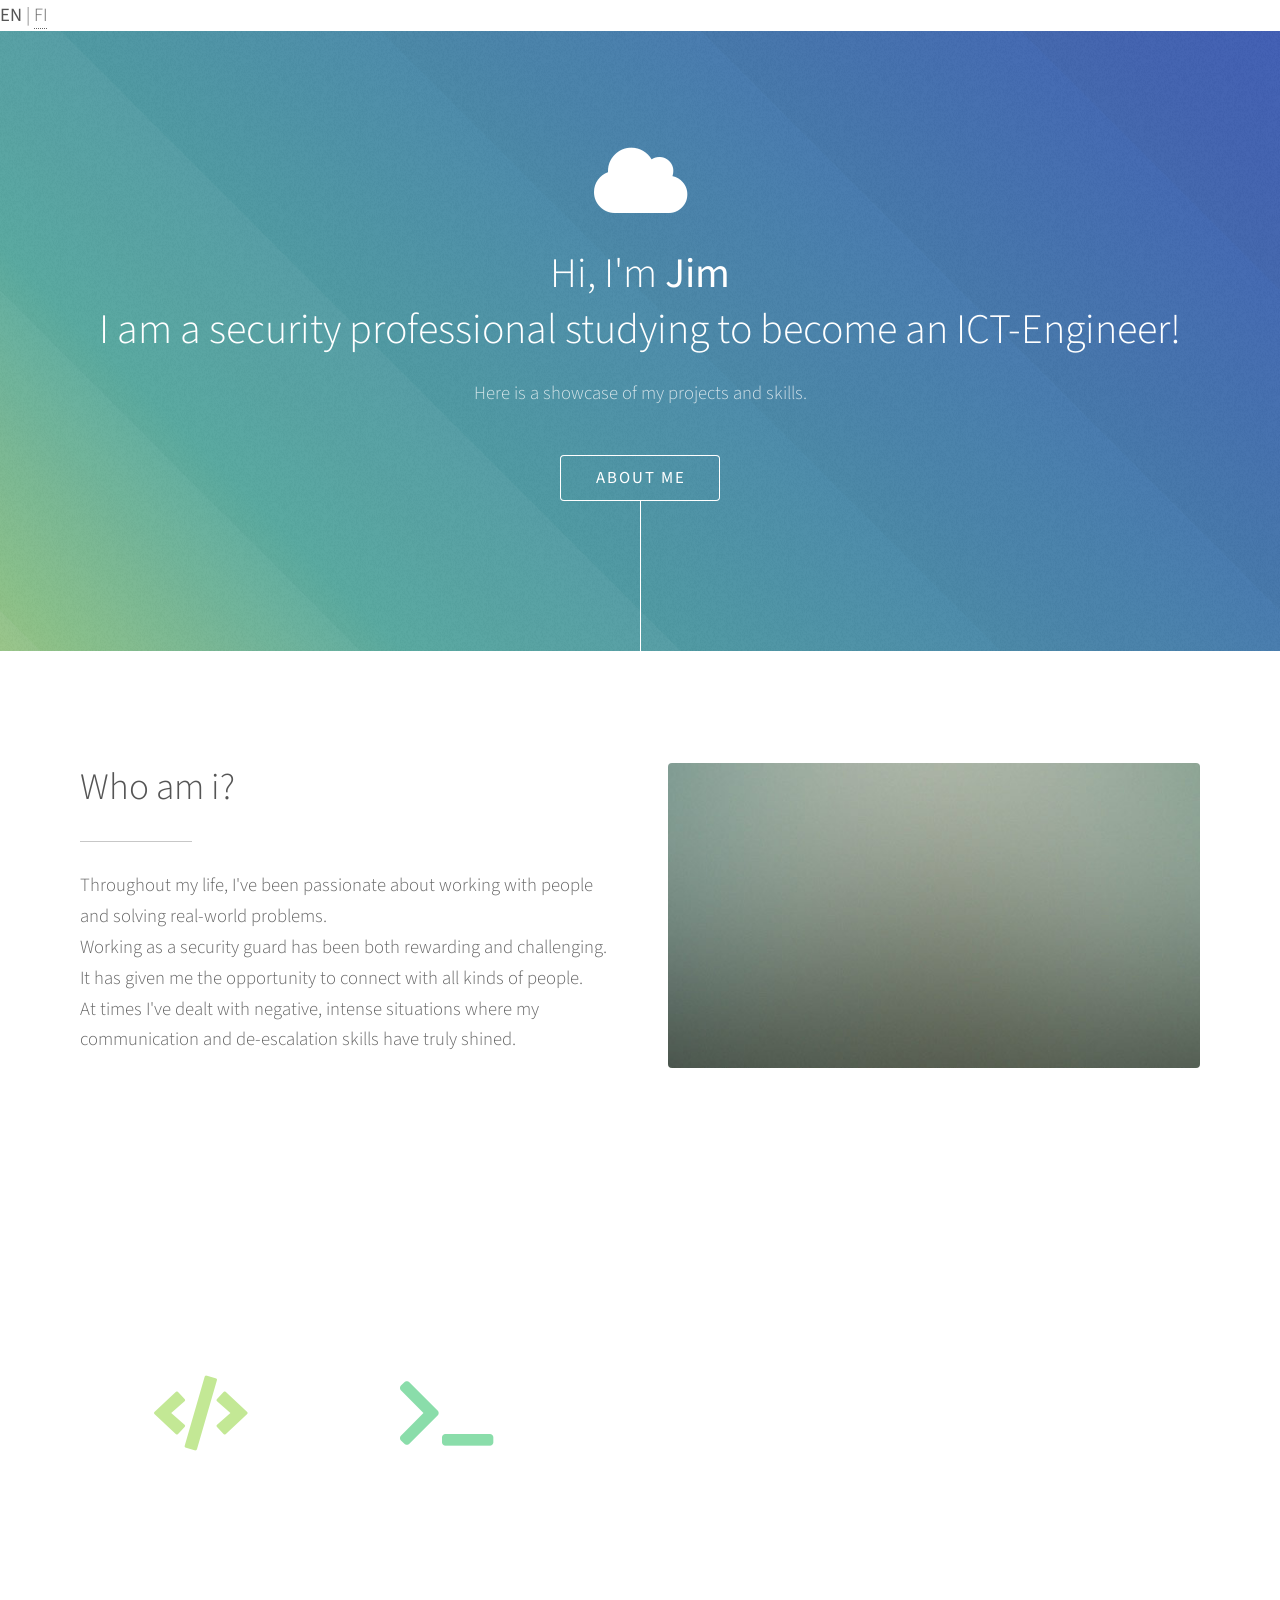
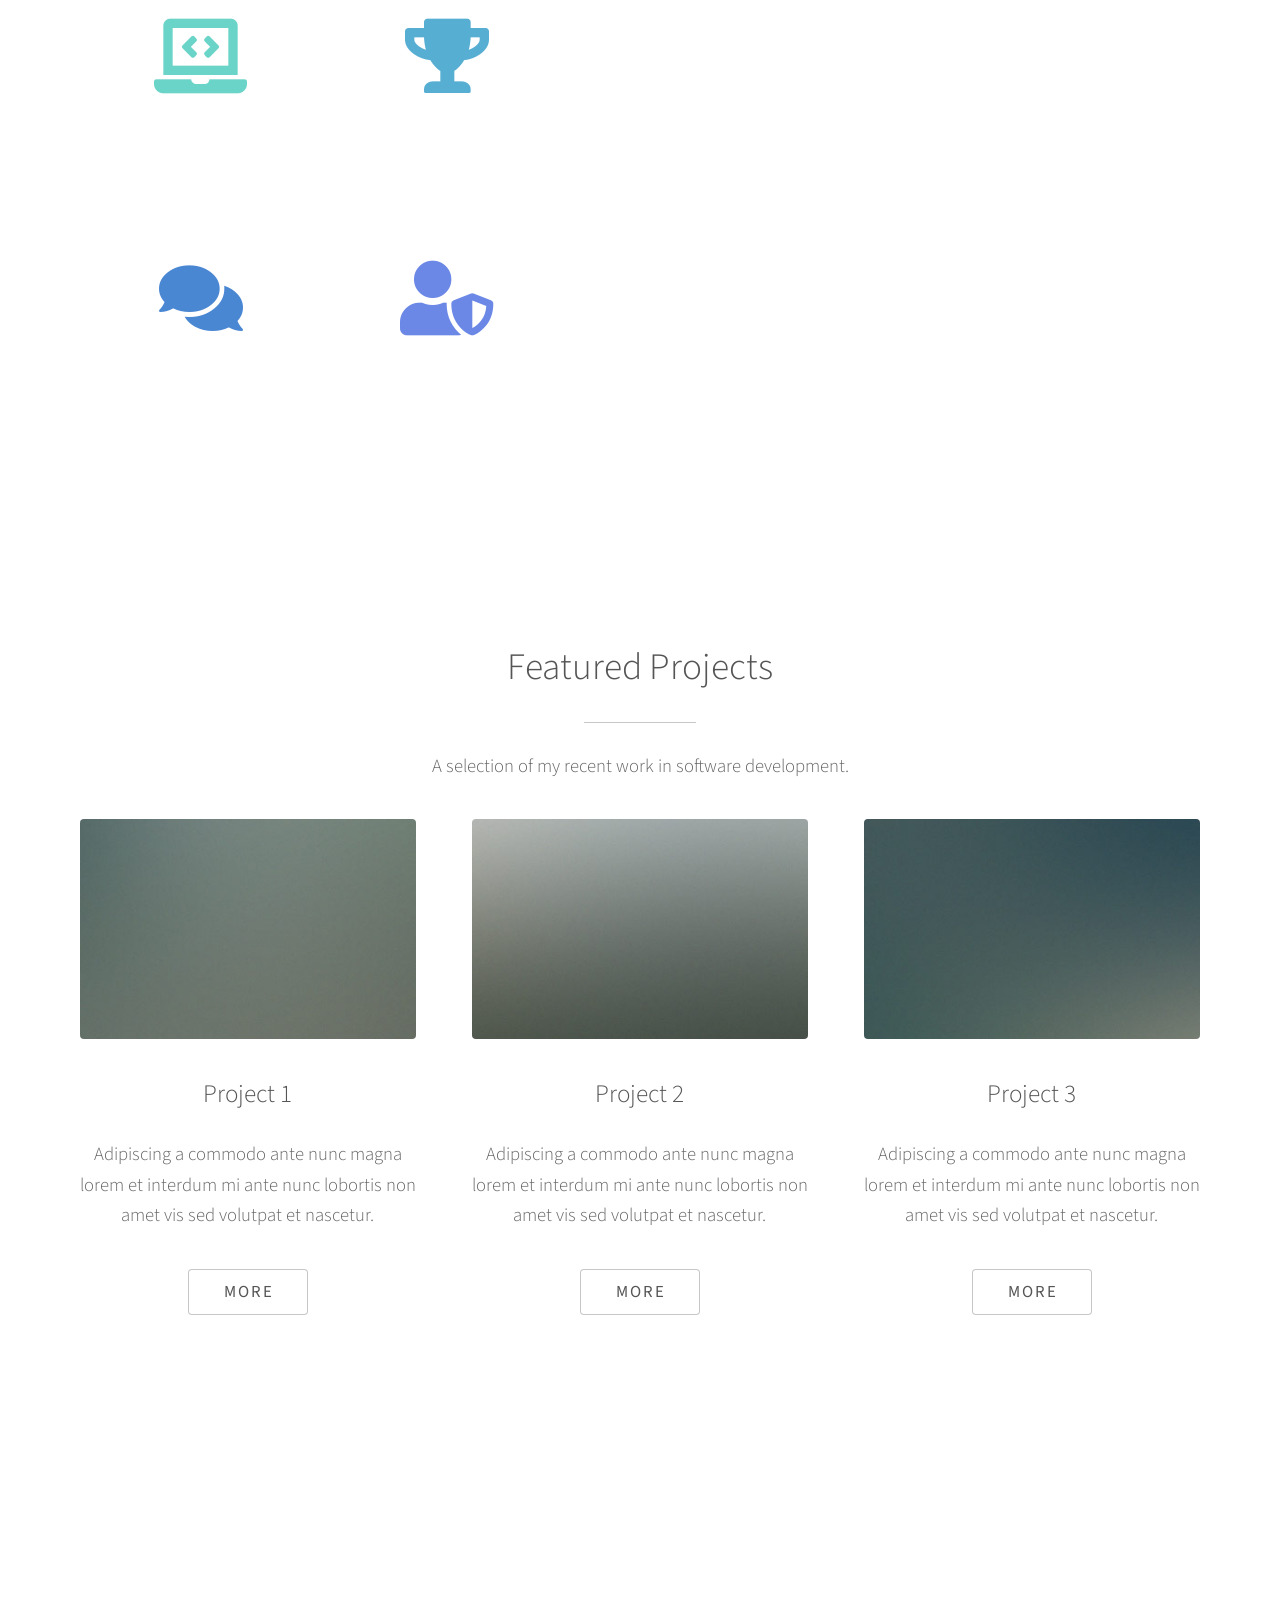
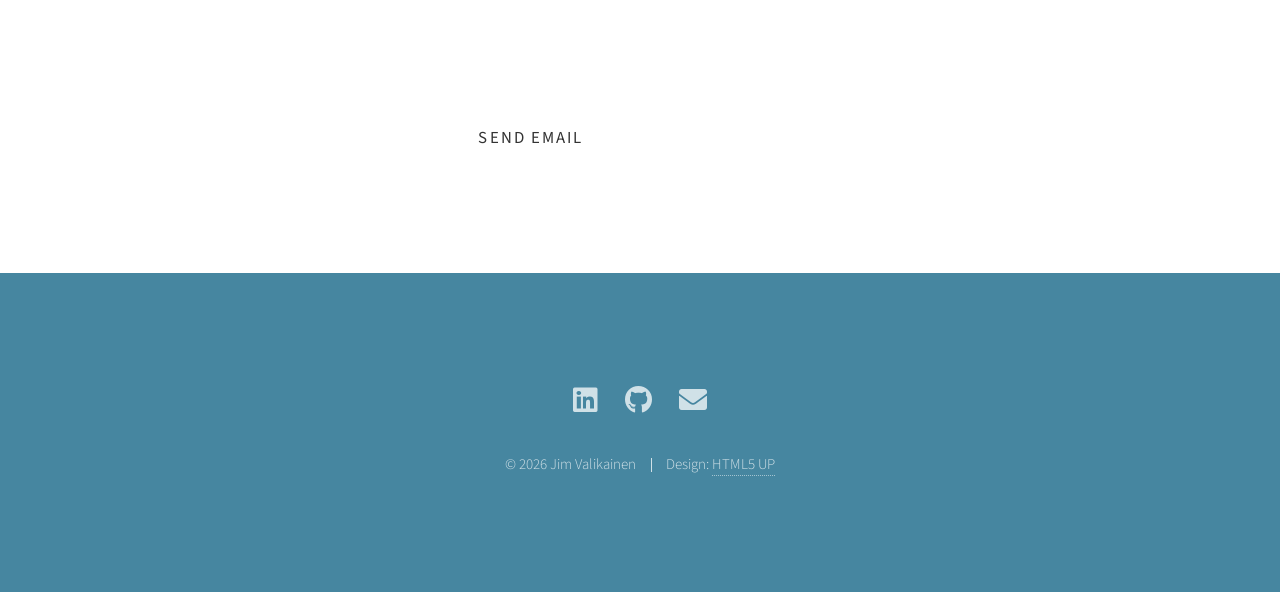
==== index.html @ c7f0c80a "Initial portfolio commit" ====
<!DOCTYPE HTML>
<!--
	Photon by HTML5 UP
	html5up.net | @ajlkn
	Free for personal and commercial use under the CCA 3.0 license (html5up.net/license)
-->
<html lang="en">
	<head>
		<title>Jim's Portfolio</title>
		<meta charset="utf-8" />
		<meta name="viewport" content="width=device-width, initial-scale=1, user-scalable=no" />
		<link rel="stylesheet" href="assets/css/main.css" />
		<noscript><link rel="stylesheet" href="assets/css/noscript.css" /></noscript>
	</head>
	<body class="is-preload">
		<div class="language-switch">
    		<strong>EN</strong> | <a href="index-fi.html">FI</a>
		</div>
		
		<!-- Header -->
			<section id="header">
				<div class="inner">
					<span class="icon solid major fa-cloud"></span>
					<h1>Hi, I'm <strong>Jim</strong><br />
					I am a security professional studying to become an ICT-Engineer!</h1>
					<p>Here is a showcase of my projects and skills.</p>
					<ul class="actions special">
						<li><a href="#one" class="button scrolly">About me</a></li>
					</ul>
				</div>
			</section>

		<!-- One -->
			<section id="one" class="main style1">
				<div class="container">
					<div class="row gtr-150">
						<div class="col-6 col-12-medium">
							<header class="major">
								<h2>Who am i?</h2>
							</header>
							<p>Throughout my life, I've been passionate about working with people and solving real-world problems.<br />
							Working as a security guard has been both rewarding and challenging. It has given me the opportunity to connect with all kinds of people.<br />
							At times I've dealt with negative, intense situations where my communication and de-escalation skills have truly shined.
						</p>
						</div>
						<div class="col-6 col-12-medium imp-medium">
							<span class="image fit"><img src="images/pic01.jpg" alt="" /></span>
						</div>
					</div>
				</div>
			</section>

		<!-- Two -->
			<section id="two" class="main style2">
				<div class="container">
					<div class="row gtr-150">
						<div class="col-6 col-12-medium">
							<ul class="major-icons">
								<li><span class="icon solid style1 major fa-code"></span></li>
								<li><span class="icon solid style2 major fa-terminal"></span></li>
								<li><span class="icon solid style3 major fa-laptop-code"></span></li>
								<li><span class="icon solid style4 major fa-trophy"></span></li>
								<li><span class="icon solid style5 major fa-comments"></span></li>
								<li><span class="icon solid style6 major fa-user-shield"></span></li>
							</ul>
						</div>
						<div class="col-6 col-12-medium">
							<header class="major">
								<h2>How I got into ICT?</h2>
							</header>
							<p>Ever since I was a kid, I've always loved computers and technology. I spent a lot of time playing games and dipped my toes into coding with Minecraft mods. (Safe to say, they didn't work at all...)</p>
							<p>Later in life I discovered wrestling, and my passion shifted completely. Thats all I could think about, wrestling this.. wrestling that. When it came time to choose my career path, I decided to go pursue a degree in Security and Safety at Lappia Vocational college.</p>
							<p>After a while, I found myself getting pulled back into technology. Dabbling with computers again made me realize where my true career passion lies. That led me to change direction and pursue ICT-engineering at Kajaani University of Applied Sciences.</p>
						</div>
					</div>
				</div>
			</section>

		<!-- Three -->
			<section id="three" class="main style1 special">
				<div class="container">
					<header class="major">
						<h2>Featured Projects</h2>
					</header>
					<p>A selection of my recent work in software development.</p>
					<div class="row gtr-150">
						<div class="col-4 col-12-medium">
							<span class="image fit"><img src="images/pic02.jpg" alt="" /></span>
							<h3>Project 1</h3>
							<p>Adipiscing a commodo ante nunc magna lorem et interdum mi ante nunc lobortis non amet vis sed volutpat et nascetur.</p>
							<ul class="actions special">
								<li><a href="#" class="button">More</a></li>
							</ul>
						</div>
						<div class="col-4 col-12-medium">
							<span class="image fit"><img src="images/pic03.jpg" alt="" /></span>
							<h3>Project 2</h3>
							<p>Adipiscing a commodo ante nunc magna lorem et interdum mi ante nunc lobortis non amet vis sed volutpat et nascetur.</p>
							<ul class="actions special">
								<li><a href="#" class="button">More</a></li>
							</ul>
						</div>
						<div class="col-4 col-12-medium">
							<span class="image fit"><img src="images/pic04.jpg" alt="" /></span>
							<h3>Project 3</h3>
							<p>Adipiscing a commodo ante nunc magna lorem et interdum mi ante nunc lobortis non amet vis sed volutpat et nascetur.</p>
							<ul class="actions special">
								<li><a href="#" class="button">More</a></li>
							</ul>
						</div>
					</div>
				</div>
			</section>

		<!-- Four -->
			<section id="four" class="main style2 special">
				<div class="container">
					<header class="major">
						<h2>Ready to Connect?</h2>
					</header>
					<p>I'm always open to new opportunities, discussions and projects.</p>
					<ul class="actions special">
						<li><a href="mailto:valikainen11@gmail.com" class="button wide primary">Send Email</a></li>
						<li><a href="CV26_English.pdf" class="button wide">My Resume</a></li>
					</ul>
				</div>
			</section>

		<!-- Five -->
		<!--
			<section id="five" class="main style1">
				<div class="container">
					<header class="major special">
						<h2>Elements</h2>
					</header>

					<section>
						<h4>Text</h4>
						<p>This is <b>bold</b> and this is <strong>strong</strong>. This is <i>italic</i> and this is <em>emphasized</em>.
						This is <sup>superscript</sup> text and this is <sub>subscript</sub> text.
						This is <u>underlined</u> and this is code: <code>for (;;) { ... }</code>. Finally, <a href="#">this is a link</a>.</p>
						<hr />
						<header>
							<h4>Heading with a Subtitle</h4>
							<p>Lorem ipsum dolor sit amet nullam id egestas urna aliquam</p>
						</header>
						<p>Nunc lacinia ante nunc ac lobortis. Interdum adipiscing gravida odio porttitor sem non mi integer non faucibus ornare mi ut ante amet placerat aliquet. Volutpat eu sed ante lacinia sapien lorem accumsan varius montes viverra nibh in adipiscing blandit tempus accumsan.</p>
						<header>
							<h5>Heading with a Subtitle</h5>
							<p>Lorem ipsum dolor sit amet nullam id egestas urna aliquam</p>
						</header>
						<p>Nunc lacinia ante nunc ac lobortis. Interdum adipiscing gravida odio porttitor sem non mi integer non faucibus ornare mi ut ante amet placerat aliquet. Volutpat eu sed ante lacinia sapien lorem accumsan varius montes viverra nibh in adipiscing blandit tempus accumsan.</p>
						<hr />
						<h2>Heading Level 2</h2>
						<h3>Heading Level 3</h3>
						<h4>Heading Level 4</h4>
						<h5>Heading Level 5</h5>
						<h6>Heading Level 6</h6>
						<hr />
						<h5>Blockquote</h5>
						<blockquote>Fringilla nisl. Donec accumsan interdum nisi, quis tincidunt felis sagittis eget tempus euismod. Vestibulum ante ipsum primis in faucibus vestibulum. Blandit adipiscing eu felis iaculis volutpat ac adipiscing accumsan faucibus. Vestibulum ante ipsum primis in faucibus lorem ipsum dolor sit amet nullam adipiscing eu felis.</blockquote>
						<h5>Preformatted</h5>
						<pre><code>i = 0;

while (!deck.isInOrder()) {
print 'Iteration ' + i;
deck.shuffle();
i++;
}

print 'It took ' + i + ' iterations to sort the deck.';</code></pre>
					</section>

					<section>
						<h4>Lists</h4>
						<div class="row">
							<div class="col-6 col-12-medium">
								<h5>Unordered</h5>
								<ul>
									<li>Dolor pulvinar etiam.</li>
									<li>Sagittis adipiscing.</li>
									<li>Felis enim feugiat.</li>
								</ul>
								<h5>Alternate</h5>
								<ul class="alt">
									<li>Dolor pulvinar etiam.</li>
									<li>Sagittis adipiscing.</li>
									<li>Felis enim feugiat.</li>
								</ul>
							</div>
							<div class="col-6 col-12-medium">
								<h5>Ordered</h5>
								<ol>
									<li>Dolor pulvinar etiam.</li>
									<li>Etiam vel felis viverra.</li>
									<li>Felis enim feugiat.</li>
									<li>Dolor pulvinar etiam.</li>
									<li>Etiam vel felis lorem.</li>
									<li>Felis enim et feugiat.</li>
								</ol>
								<h5>Icons</h5>
								<ul class="icons">
									<li><a href="#" class="icon brands fa-twitter"><span class="label">Twitter</span></a></li>
									<li><a href="#" class="icon brands fa-facebook-f"><span class="label">Facebook</span></a></li>
									<li><a href="#" class="icon brands fa-instagram"><span class="label">Instagram</span></a></li>
									<li><a href="#" class="icon brands fa-github"><span class="label">Github</span></a></li>
								</ul>
							</div>
						</div>
						<h5>Actions</h5>
						<div class="row">
							<div class="col-6 col-12-medium">
								<ul class="actions">
									<li><a href="#" class="button primary">Default</a></li>
									<li><a href="#" class="button">Default</a></li>
								</ul>
								<ul class="actions small">
									<li><a href="#" class="button primary small">Small</a></li>
									<li><a href="#" class="button small">Small</a></li>
								</ul>
								<ul class="actions stacked">
									<li><a href="#" class="button primary">Default</a></li>
									<li><a href="#" class="button">Default</a></li>
								</ul>
								<ul class="actions stacked">
									<li><a href="#" class="button primary small">Small</a></li>
									<li><a href="#" class="button small">Small</a></li>
								</ul>
							</div>
							<div class="col-6 col-12-medium">
								<ul class="actions stacked">
									<li><a href="#" class="button primary fit">Default</a></li>
									<li><a href="#" class="button fit">Default</a></li>
								</ul>
								<ul class="actions stacked">
									<li><a href="#" class="button primary small fit">Small</a></li>
									<li><a href="#" class="button small fit">Small</a></li>
								</ul>
							</div>
						</div>
					</section>

					<section>
						<h4>Table</h4>
						<h5>Default</h5>
						<div class="table-wrapper">
							<table>
								<thead>
									<tr>
										<th>Name</th>
										<th>Description</th>
										<th>Price</th>
									</tr>
								</thead>
								<tbody>
									<tr>
										<td>Item One</td>
										<td>Ante turpis integer aliquet porttitor.</td>
										<td>29.99</td>
									</tr>
									<tr>
										<td>Item Two</td>
										<td>Vis ac commodo adipiscing arcu aliquet.</td>
										<td>19.99</td>
									</tr>
									<tr>
										<td>Item Three</td>
										<td> Morbi faucibus arcu accumsan lorem.</td>
										<td>29.99</td>
									</tr>
									<tr>
										<td>Item Four</td>
										<td>Vitae integer tempus condimentum.</td>
										<td>19.99</td>
									</tr>
									<tr>
										<td>Item Five</td>
										<td>Ante turpis integer aliquet porttitor.</td>
										<td>29.99</td>
									</tr>
								</tbody>
								<tfoot>
									<tr>
										<td colspan="2"></td>
										<td>100.00</td>
									</tr>
								</tfoot>
							</table>
						</div>

						<h5>Alternate</h5>
						<div class="table-wrapper">
							<table class="alt">
								<thead>
									<tr>
										<th>Name</th>
										<th>Description</th>
										<th>Price</th>
									</tr>
								</thead>
								<tbody>
									<tr>
										<td>Item One</td>
										<td>Ante turpis integer aliquet porttitor.</td>
										<td>29.99</td>
									</tr>
									<tr>
										<td>Item Two</td>
										<td>Vis ac commodo adipiscing arcu aliquet.</td>
										<td>19.99</td>
									</tr>
									<tr>
										<td>Item Three</td>
										<td> Morbi faucibus arcu accumsan lorem.</td>
										<td>29.99</td>
									</tr>
									<tr>
										<td>Item Four</td>
										<td>Vitae integer tempus condimentum.</td>
										<td>19.99</td>
									</tr>
									<tr>
										<td>Item Five</td>
										<td>Ante turpis integer aliquet porttitor.</td>
										<td>29.99</td>
									</tr>
								</tbody>
								<tfoot>
									<tr>
										<td colspan="2"></td>
										<td>100.00</td>
									</tr>
								</tfoot>
							</table>
						</div>
					</section>

					<section>
						<h4>Buttons</h4>
						<ul class="actions">
							<li><a href="#" class="button primary">Primary</a></li>
							<li><a href="#" class="button">Default</a></li>
						</ul>
						<ul class="actions">
							<li><a href="#" class="button large">Large</a></li>
							<li><a href="#" class="button">Default</a></li>
							<li><a href="#" class="button small">Small</a></li>
						</ul>
						<ul class="actions fit">
							<li><a href="#" class="button fit">Fit</a></li>
							<li><a href="#" class="button primary fit">Fit</a></li>
							<li><a href="#" class="button fit">Fit</a></li>
						</ul>
						<ul class="actions fit small">
							<li><a href="#" class="button primary fit small">Fit + Small</a></li>
							<li><a href="#" class="button fit small">Fit + Small</a></li>
							<li><a href="#" class="button primary fit small">Fit + Small</a></li>
						</ul>
						<ul class="actions">
							<li><a href="#" class="button primary icon solid fa-download">Icon</a></li>
							<li><a href="#" class="button icon solid fa-download">Icon</a></li>
						</ul>
						<ul class="actions">
							<li><span class="button primary disabled">Disabled</span></li>
							<li><span class="button disabled">Disabled</span></li>
						</ul>
					</section>

					<section>
						<h4>Form</h4>
						<form method="post" action="#">
							<div class="row gtr-uniform gtr-50">
								<div class="col-6 col-12-xsmall">
									<input type="text" name="demo-name" id="demo-name" value="" placeholder="Name" />
								</div>
								<div class="col-6 col-12-xsmall">
									<input type="email" name="demo-email" id="demo-email" value="" placeholder="Email" />
								</div>
								<div class="col-12">
									<select name="demo-category" id="demo-category">
										<option value="">- Category -</option>
										<option value="1">Manufacturing</option>
										<option value="1">Shipping</option>
										<option value="1">Administration</option>
										<option value="1">Human Resources</option>
									</select>
								</div>
								<div class="col-4 col-12-small">
									<input type="radio" id="demo-priority-low" name="demo-priority" checked>
									<label for="demo-priority-low">Low</label>
								</div>
								<div class="col-4 col-12-small">
									<input type="radio" id="demo-priority-normal" name="demo-priority">
									<label for="demo-priority-normal">Normal</label>
								</div>
								<div class="col-4 col-12-small">
									<input type="radio" id="demo-priority-high" name="demo-priority">
									<label for="demo-priority-high">High</label>
								</div>
								<div class="col-6 col-12-small">
									<input type="checkbox" id="demo-copy" name="demo-copy">
									<label for="demo-copy">Email me a copy</label>
								</div>
								<div class="col-6 col-12-small">
									<input type="checkbox" id="demo-human" name="demo-human" checked>
									<label for="demo-human">Not a robot</label>
								</div>
								<div class="col-12">
									<textarea name="demo-message" id="demo-message" placeholder="Enter your message" rows="6"></textarea>
								</div>
								<div class="col-12">
									<ul class="actions">
										<li><input type="submit" value="Send Message" class="primary" /></li>
										<li><input type="reset" value="Reset" /></li>
									</ul>
								</div>
							</div>
						</form>
					</section>

					<section>
						<h4>Image</h4>
						<h5>Fit</h5>
						<div class="box alt">
							<div class="row gtr-uniform gtr-50">
								<div class="col-12"><span class="image fit"><img src="images/pic06.jpg" alt="" /></span></div>
								<div class="col-4"><span class="image fit"><img src="images/pic02.jpg" alt="" /></span></div>
								<div class="col-4"><span class="image fit"><img src="images/pic03.jpg" alt="" /></span></div>
								<div class="col-4"><span class="image fit"><img src="images/pic04.jpg" alt="" /></span></div>
								<div class="col-4"><span class="image fit"><img src="images/pic03.jpg" alt="" /></span></div>
								<div class="col-4"><span class="image fit"><img src="images/pic04.jpg" alt="" /></span></div>
								<div class="col-4"><span class="image fit"><img src="images/pic02.jpg" alt="" /></span></div>
								<div class="col-4"><span class="image fit"><img src="images/pic04.jpg" alt="" /></span></div>
								<div class="col-4"><span class="image fit"><img src="images/pic02.jpg" alt="" /></span></div>
								<div class="col-4"><span class="image fit"><img src="images/pic03.jpg" alt="" /></span></div>
							</div>
						</div>
						<h5>Left &amp; Right</h5>
						<p><span class="image left"><img src="images/pic05.jpg" alt="" /></span>Fringilla nisl. Donec accumsan interdum nisi, quis tincidunt felis sagittis eget. tempus euismod. Vestibulum ante ipsum primis in faucibus vestibulum. Blandit adipiscing eu felis iaculis volutpat ac adipiscing accumsan eu faucibus. Integer ac pellentesque praesent tincidunt felis sagittis eget. tempus euismod. Vestibulum ante ipsum primis in faucibus vestibulum. Blandit adipiscing eu felis iaculis volutpat ac adipiscing accumsan eu faucibus. Integer ac pellentesque praesent. Donec accumsan interdum nisi, quis tincidunt felis sagittis eget. tempus euismod. Vestibulum ante ipsum primis in faucibus vestibulum. Blandit adipiscing eu felis iaculis volutpat ac adipiscing accumsan eu faucibus. Integer ac pellentesque praesent tincidunt felis sagittis eget. tempus euismod. Vestibulum ante ipsum primis in faucibus vestibulum. Blandit adipiscing eu felis iaculis volutpat ac adipiscing accumsan eu faucibus. Integer ac pellentesque praesent. Blandit adipiscing eu felis iaculis volutpat ac adipiscing accumsan eu faucibus. Integer ac pellentesque praesent tincidunt felis sagittis eget. tempus euismod. Vestibulum ante ipsum primis in faucibus vestibulum. Blandit adipiscing eu felis iaculis volutpat ac adipiscing accumsan eu faucibus. Integer ac pellentesque praesent.</p>
						<p><span class="image right"><img src="images/pic05.jpg" alt="" /></span>Fringilla nisl. Donec accumsan interdum nisi, quis tincidunt felis sagittis eget. tempus euismod. Vestibulum ante ipsum primis in faucibus vestibulum. Blandit adipiscing eu felis iaculis volutpat ac adipiscing accumsan eu faucibus. Integer ac pellentesque praesent tincidunt felis sagittis eget. tempus euismod. Vestibulum ante ipsum primis in faucibus vestibulum. Blandit adipiscing eu felis iaculis volutpat ac adipiscing accumsan eu faucibus. Integer ac pellentesque praesent. Donec accumsan interdum nisi, quis tincidunt felis sagittis eget. tempus euismod. Vestibulum ante ipsum primis in faucibus vestibulum. Blandit adipiscing eu felis iaculis volutpat ac adipiscing accumsan eu faucibus. Integer ac pellentesque praesent tincidunt felis sagittis eget. tempus euismod. Vestibulum ante ipsum primis in faucibus vestibulum. Blandit adipiscing eu felis iaculis volutpat ac adipiscing accumsan eu faucibus. Integer ac pellentesque praesent. Blandit adipiscing eu felis iaculis volutpat ac adipiscing accumsan eu faucibus. Integer ac pellentesque praesent tincidunt felis sagittis eget. tempus euismod. Vestibulum ante ipsum primis in faucibus vestibulum. Blandit adipiscing eu felis iaculis volutpat ac adipiscing accumsan eu faucibus. Integer ac pellentesque praesent.</p>
					</section>

				</div>
			</section>
		-->

		<!-- Footer -->
			<section id="footer">
				<ul class="icons">
					<li><a href="https://www.linkedin.com/in/jim-valikainen-5189782b3/" class="icon brands alt fa-linkedin"><span class="label">LinkedIn</span></a></li>
					<li><a href="https://github.com/Jimppa26" class="icon brands alt fa-github"><span class="label">GitHub</span></a></li>
					<li><a href="mailto:valikainen11@gmail.com" class="icon solid alt fa-envelope"><span class="label">Email</span></a></li>
				</ul>
				<ul class="copyright">
					<li>&copy; 2026 Jim Valikainen</li><li>Design: <a href="http://html5up.net">HTML5 UP</a></li>
				</ul>
			</section>

		<!-- Scripts -->
			<script src="assets/js/jquery.min.js"></script>
			<script src="assets/js/jquery.scrolly.min.js"></script>
			<script src="assets/js/browser.min.js"></script>
			<script src="assets/js/breakpoints.min.js"></script>
			<script src="assets/js/util.js"></script>
			<script src="assets/js/main.js"></script>

	</body>
</html>
---- assets/css/main.css ----
@import url("fontawesome-all.min.css");
@import url("https://fonts.googleapis.com/css?family=Source+Sans+Pro:300,300italic,400,400italic");

/*
	Photon by HTML5 UP
	html5up.net | @ajlkn
	Free for personal and commercial use under the CCA 3.0 license (html5up.net/license)
*/

html, body, div, span, applet, object,
iframe, h1, h2, h3, h4, h5, h6, p, blockquote,
pre, a, abbr, acronym, address, big, cite,
code, del, dfn, em, img, ins, kbd, q, s, samp,
small, strike, strong, sub, sup, tt, var, b,
u, i, center, dl, dt, dd, ol, ul, li, fieldset,
form, label, legend, table, caption, tbody,
tfoot, thead, tr, th, td, article, aside,
canvas, details, embed, figure, figcaption,
footer, header, hgroup, menu, nav, output, ruby,
section, summary, time, mark, audio, video {
	margin: 0;
	padding: 0;
	border: 0;
	font-size: 100%;
	font: inherit;
	vertical-align: baseline;}

article, aside, details, figcaption, figure,
footer, header, hgroup, menu, nav, section {
	display: block;}

body {
	line-height: 1;
}

ol, ul {
	list-style: none;
}

blockquote, q {
	quotes: none;
}

	blockquote:before, blockquote:after, q:before, q:after {
		content: '';
		content: none;
	}

table {
	border-collapse: collapse;
	border-spacing: 0;
}

body {
	-webkit-text-size-adjust: none;
}

mark {
	background-color: transparent;
	color: inherit;
}

input::-moz-focus-inner {
	border: 0;
	padding: 0;
}

input, select, textarea {
	-moz-appearance: none;
	-webkit-appearance: none;
	-ms-appearance: none;
	appearance: none;
}

/* Basic */

	html {
		box-sizing: border-box;
	}

	*, *:before, *:after {
		box-sizing: inherit;
	}

	body {
		background: #fff;
	}

		body.is-preload *, body.is-preload *:before, body.is-preload *:after {
			-moz-animation: none !important;
			-webkit-animation: none !important;
			-ms-animation: none !important;
			animation: none !important;
			-moz-transition: none !important;
			-webkit-transition: none !important;
			-ms-transition: none !important;
			transition: none !important;
		}

	body, input, select, textarea {
		color: #666;
		font-family: "Source Sans Pro", Helvetica, sans-serif;
		font-size: 16pt;
		font-weight: 300;
		line-height: 1.65em;
	}

	a {
		-moz-transition: color 0.2s ease-in-out, border-color 0.2s ease-in-out;
		-webkit-transition: color 0.2s ease-in-out, border-color 0.2s ease-in-out;
		-ms-transition: color 0.2s ease-in-out, border-color 0.2s ease-in-out;
		transition: color 0.2s ease-in-out, border-color 0.2s ease-in-out;
		border-bottom: dotted 1px #666;
		color: inherit;
		text-decoration: none;
	}

		a:hover {
			border-bottom-color: transparent !important;
			color: #6bd4c8;
		}

	strong, b {
		color: #555;
		font-weight: 400;
	}

	em, i {
		font-style: italic;
	}

	p {
		margin: 0 0 2em 0;
	}

	h1, h2, h3, h4, h5, h6 {
		color: #555;
		line-height: 1em;
		margin: 0 0 1em 0;
	}

		h1 a, h2 a, h3 a, h4 a, h5 a, h6 a {
			color: inherit;
			text-decoration: none;
		}

	h1 {
		font-size: 2.25em;
		line-height: 1.35em;
	}

	h2 {
		font-size: 2em;
		line-height: 1.35em;
	}

	h3 {
		font-size: 1.35em;
		line-height: 1.5em;
	}

	h4 {
		font-size: 1.25em;
		line-height: 1.5em;
	}

	h5 {
		font-size: 0.9em;
		line-height: 1.5em;
	}

	h6 {
		font-size: 0.7em;
		line-height: 1.5em;
	}

	sub {
		font-size: 0.8em;
		position: relative;
		top: 0.5em;
	}

	sup {
		font-size: 0.8em;
		position: relative;
		top: -0.5em;
	}

	hr {
		border: 0;
		border-bottom: solid 1px rgba(144, 144, 144, 0.5);
		margin: 2em 0;
	}

		hr.major {
			margin: 3em 0;
		}

	blockquote {
		border-left: solid 4px rgba(144, 144, 144, 0.5);
		font-style: italic;
		margin: 0 0 2em 0;
		padding: 0.5em 0 0.5em 2em;
	}

	code {
		background: rgba(144, 144, 144, 0.075);
		border-radius: 4px;
		border: solid 1px rgba(144, 144, 144, 0.5);
		font-family: "Courier New", monospace;
		font-size: 0.9em;
		margin: 0 0.25em;
		padding: 0.25em 0.65em;
	}

	pre {
		-webkit-overflow-scrolling: touch;
		font-family: "Courier New", monospace;
		font-size: 0.9em;
		margin: 0 0 2em 0;
	}

		pre code {
			display: block;
			line-height: 1.75em;
			padding: 1em 1.5em;
			overflow-x: auto;
		}

	.align-left {
		text-align: left;
	}

	.align-center {
		text-align: center;
	}

	.align-right {
		text-align: right;
	}

/* Container */

	.container {
		margin: 0 auto;
		max-width: calc(100% - 4em);
		width: 60em;
	}

		.container.xsmall {
			width: 15em;
		}

		.container.small {
			width: 30em;
		}

		.container.medium {
			width: 45em;
		}

		.container.large {
			width: 75em;
		}

		.container.xlarge {
			width: 90em;
		}

		.container.max {
			width: 100%;
		}

		@media screen and (max-width: 980px) {

			.container {
				max-width: 100% !important;
				width: 100% !important;
			}

		}

		@media screen and (max-width: 480px) {

			.container {
				max-width: calc(100% - 3em);
			}

		}

/* Row */

	.row {
		display: flex;
		flex-wrap: wrap;
		box-sizing: border-box;
		align-items: stretch;
	}

		.row > * {
			box-sizing: border-box;
		}

		.row.gtr-uniform > * > :last-child {
			margin-bottom: 0;
		}

		.row.aln-left {
			justify-content: flex-start;
		}

		.row.aln-center {
			justify-content: center;
		}

		.row.aln-right {
			justify-content: flex-end;
		}

		.row.aln-top {
			align-items: flex-start;
		}

		.row.aln-middle {
			align-items: center;
		}

		.row.aln-bottom {
			align-items: flex-end;
		}

		.row > .imp {
			order: -1;
		}

		.row > .col-1 {
			width: 8.33333%;
		}

		.row > .off-1 {
			margin-left: 8.33333%;
		}

		.row > .col-2 {
			width: 16.66667%;
		}

		.row > .off-2 {
			margin-left: 16.66667%;
		}

		.row > .col-3 {
			width: 25%;
		}

		.row > .off-3 {
			margin-left: 25%;
		}

		.row > .col-4 {
			width: 33.33333%;
		}

		.row > .off-4 {
			margin-left: 33.33333%;
		}

		.row > .col-5 {
			width: 41.66667%;
		}

		.row > .off-5 {
			margin-left: 41.66667%;
		}

		.row > .col-6 {
			width: 50%;
		}

		.row > .off-6 {
			margin-left: 50%;
		}

		.row > .col-7 {
			width: 58.33333%;
		}

		.row > .off-7 {
			margin-left: 58.33333%;
		}

		.row > .col-8 {
			width: 66.66667%;
		}

		.row > .off-8 {
			margin-left: 66.66667%;
		}

		.row > .col-9 {
			width: 75%;
		}

		.row > .off-9 {
			margin-left: 75%;
		}

		.row > .col-10 {
			width: 83.33333%;
		}

		.row > .off-10 {
			margin-left: 83.33333%;
		}

		.row > .col-11 {
			width: 91.66667%;
		}

		.row > .off-11 {
			margin-left: 91.66667%;
		}

		.row > .col-12 {
			width: 100%;
		}

		.row > .off-12 {
			margin-left: 100%;
		}

		.row.gtr-0 {
			margin-top: 0;
			margin-left: 0em;
		}

			.row.gtr-0 > * {
				padding: 0 0 0 0em;
			}

			.row.gtr-0.gtr-uniform {
				margin-top: 0em;
			}

				.row.gtr-0.gtr-uniform > * {
					padding-top: 0em;
				}

		.row.gtr-25 {
			margin-top: 0;
			margin-left: -0.5em;
		}

			.row.gtr-25 > * {
				padding: 0 0 0 0.5em;
			}

			.row.gtr-25.gtr-uniform {
				margin-top: -0.5em;
			}

				.row.gtr-25.gtr-uniform > * {
					padding-top: 0.5em;
				}

		.row.gtr-50 {
			margin-top: 0;
			margin-left: -1em;
		}

			.row.gtr-50 > * {
				padding: 0 0 0 1em;
			}

			.row.gtr-50.gtr-uniform {
				margin-top: -1em;
			}

				.row.gtr-50.gtr-uniform > * {
					padding-top: 1em;
				}

		.row {
			margin-top: 0;
			margin-left: -2em;
		}

			.row > * {
				padding: 0 0 0 2em;
			}

			.row.gtr-uniform {
				margin-top: -2em;
			}

				.row.gtr-uniform > * {
					padding-top: 2em;
				}

		.row.gtr-150 {
			margin-top: 0;
			margin-left: -3em;
		}

			.row.gtr-150 > * {
				padding: 0 0 0 3em;
			}

			.row.gtr-150.gtr-uniform {
				margin-top: -3em;
			}

				.row.gtr-150.gtr-uniform > * {
					padding-top: 3em;
				}

		.row.gtr-200 {
			margin-top: 0;
			margin-left: -4em;
		}

			.row.gtr-200 > * {
				padding: 0 0 0 4em;
			}

			.row.gtr-200.gtr-uniform {
				margin-top: -4em;
			}

				.row.gtr-200.gtr-uniform > * {
					padding-top: 4em;
				}

		@media screen and (max-width: 1680px) {

			.row {
				display: flex;
				flex-wrap: wrap;
				box-sizing: border-box;
				align-items: stretch;
			}

				.row > * {
					box-sizing: border-box;
				}

				.row.gtr-uniform > * > :last-child {
					margin-bottom: 0;
				}

				.row.aln-left {
					justify-content: flex-start;
				}

				.row.aln-center {
					justify-content: center;
				}

				.row.aln-right {
					justify-content: flex-end;
				}

				.row.aln-top {
					align-items: flex-start;
				}

				.row.aln-middle {
					align-items: center;
				}

				.row.aln-bottom {
					align-items: flex-end;
				}

				.row > .imp-xlarge {
					order: -1;
				}

				.row > .col-1-xlarge {
					width: 8.33333%;
				}

				.row > .off-1-xlarge {
					margin-left: 8.33333%;
				}

				.row > .col-2-xlarge {
					width: 16.66667%;
				}

				.row > .off-2-xlarge {
					margin-left: 16.66667%;
				}

				.row > .col-3-xlarge {
					width: 25%;
				}

				.row > .off-3-xlarge {
					margin-left: 25%;
				}

				.row > .col-4-xlarge {
					width: 33.33333%;
				}

				.row > .off-4-xlarge {
					margin-left: 33.33333%;
				}

				.row > .col-5-xlarge {
					width: 41.66667%;
				}

				.row > .off-5-xlarge {
					margin-left: 41.66667%;
				}

				.row > .col-6-xlarge {
					width: 50%;
				}

				.row > .off-6-xlarge {
					margin-left: 50%;
				}

				.row > .col-7-xlarge {
					width: 58.33333%;
				}

				.row > .off-7-xlarge {
					margin-left: 58.33333%;
				}

				.row > .col-8-xlarge {
					width: 66.66667%;
				}

				.row > .off-8-xlarge {
					margin-left: 66.66667%;
				}

				.row > .col-9-xlarge {
					width: 75%;
				}

				.row > .off-9-xlarge {
					margin-left: 75%;
				}

				.row > .col-10-xlarge {
					width: 83.33333%;
				}

				.row > .off-10-xlarge {
					margin-left: 83.33333%;
				}

				.row > .col-11-xlarge {
					width: 91.66667%;
				}

				.row > .off-11-xlarge {
					margin-left: 91.66667%;
				}

				.row > .col-12-xlarge {
					width: 100%;
				}

				.row > .off-12-xlarge {
					margin-left: 100%;
				}

				.row.gtr-0 {
					margin-top: 0;
					margin-left: 0em;
				}

					.row.gtr-0 > * {
						padding: 0 0 0 0em;
					}

					.row.gtr-0.gtr-uniform {
						margin-top: 0em;
					}

						.row.gtr-0.gtr-uniform > * {
							padding-top: 0em;
						}

				.row.gtr-25 {
					margin-top: 0;
					margin-left: -0.5em;
				}

					.row.gtr-25 > * {
						padding: 0 0 0 0.5em;
					}

					.row.gtr-25.gtr-uniform {
						margin-top: -0.5em;
					}

						.row.gtr-25.gtr-uniform > * {
							padding-top: 0.5em;
						}

				.row.gtr-50 {
					margin-top: 0;
					margin-left: -1em;
				}

					.row.gtr-50 > * {
						padding: 0 0 0 1em;
					}

					.row.gtr-50.gtr-uniform {
						margin-top: -1em;
					}

						.row.gtr-50.gtr-uniform > * {
							padding-top: 1em;
						}

				.row {
					margin-top: 0;
					margin-left: -2em;
				}

					.row > * {
						padding: 0 0 0 2em;
					}

					.row.gtr-uniform {
						margin-top: -2em;
					}

						.row.gtr-uniform > * {
							padding-top: 2em;
						}

				.row.gtr-150 {
					margin-top: 0;
					margin-left: -3em;
				}

					.row.gtr-150 > * {
						padding: 0 0 0 3em;
					}

					.row.gtr-150.gtr-uniform {
						margin-top: -3em;
					}

						.row.gtr-150.gtr-uniform > * {
							padding-top: 3em;
						}

				.row.gtr-200 {
					margin-top: 0;
					margin-left: -4em;
				}

					.row.gtr-200 > * {
						padding: 0 0 0 4em;
					}

					.row.gtr-200.gtr-uniform {
						margin-top: -4em;
					}

						.row.gtr-200.gtr-uniform > * {
							padding-top: 4em;
						}

		}

		@media screen and (max-width: 1140px) {

			.row {
				display: flex;
				flex-wrap: wrap;
				box-sizing: border-box;
				align-items: stretch;
			}

				.row > * {
					box-sizing: border-box;
				}

				.row.gtr-uniform > * > :last-child {
					margin-bottom: 0;
				}

				.row.aln-left {
					justify-content: flex-start;
				}

				.row.aln-center {
					justify-content: center;
				}

				.row.aln-right {
					justify-content: flex-end;
				}

				.row.aln-top {
					align-items: flex-start;
				}

				.row.aln-middle {
					align-items: center;
				}

				.row.aln-bottom {
					align-items: flex-end;
				}

				.row > .imp-large {
					order: -1;
				}

				.row > .col-1-large {
					width: 8.33333%;
				}

				.row > .off-1-large {
					margin-left: 8.33333%;
				}

				.row > .col-2-large {
					width: 16.66667%;
				}

				.row > .off-2-large {
					margin-left: 16.66667%;
				}

				.row > .col-3-large {
					width: 25%;
				}

				.row > .off-3-large {
					margin-left: 25%;
				}

				.row > .col-4-large {
					width: 33.33333%;
				}

				.row > .off-4-large {
					margin-left: 33.33333%;
				}

				.row > .col-5-large {
					width: 41.66667%;
				}

				.row > .off-5-large {
					margin-left: 41.66667%;
				}

				.row > .col-6-large {
					width: 50%;
				}

				.row > .off-6-large {
					margin-left: 50%;
				}

				.row > .col-7-large {
					width: 58.33333%;
				}

				.row > .off-7-large {
					margin-left: 58.33333%;
				}

				.row > .col-8-large {
					width: 66.66667%;
				}

				.row > .off-8-large {
					margin-left: 66.66667%;
				}

				.row > .col-9-large {
					width: 75%;
				}

				.row > .off-9-large {
					margin-left: 75%;
				}

				.row > .col-10-large {
					width: 83.33333%;
				}

				.row > .off-10-large {
					margin-left: 83.33333%;
				}

				.row > .col-11-large {
					width: 91.66667%;
				}

				.row > .off-11-large {
					margin-left: 91.66667%;
				}

				.row > .col-12-large {
					width: 100%;
				}

				.row > .off-12-large {
					margin-left: 100%;
				}

				.row.gtr-0 {
					margin-top: 0;
					margin-left: 0em;
				}

					.row.gtr-0 > * {
						padding: 0 0 0 0em;
					}

					.row.gtr-0.gtr-uniform {
						margin-top: 0em;
					}

						.row.gtr-0.gtr-uniform > * {
							padding-top: 0em;
						}

				.row.gtr-25 {
					margin-top: 0;
					margin-left: -0.5em;
				}

					.row.gtr-25 > * {
						padding: 0 0 0 0.5em;
					}

					.row.gtr-25.gtr-uniform {
						margin-top: -0.5em;
					}

						.row.gtr-25.gtr-uniform > * {
							padding-top: 0.5em;
						}

				.row.gtr-50 {
					margin-top: 0;
					margin-left: -1em;
				}

					.row.gtr-50 > * {
						padding: 0 0 0 1em;
					}

					.row.gtr-50.gtr-uniform {
						margin-top: -1em;
					}

						.row.gtr-50.gtr-uniform > * {
							padding-top: 1em;
						}

				.row {
					margin-top: 0;
					margin-left: -2em;
				}

					.row > * {
						padding: 0 0 0 2em;
					}

					.row.gtr-uniform {
						margin-top: -2em;
					}

						.row.gtr-uniform > * {
							padding-top: 2em;
						}

				.row.gtr-150 {
					margin-top: 0;
					margin-left: -3em;
				}

					.row.gtr-150 > * {
						padding: 0 0 0 3em;
					}

					.row.gtr-150.gtr-uniform {
						margin-top: -3em;
					}

						.row.gtr-150.gtr-uniform > * {
							padding-top: 3em;
						}

				.row.gtr-200 {
					margin-top: 0;
					margin-left: -4em;
				}

					.row.gtr-200 > * {
						padding: 0 0 0 4em;
					}

					.row.gtr-200.gtr-uniform {
						margin-top: -4em;
					}

						.row.gtr-200.gtr-uniform > * {
							padding-top: 4em;
						}

		}

		@media screen and (max-width: 980px) {

			.row {
				display: flex;
				flex-wrap: wrap;
				box-sizing: border-box;
				align-items: stretch;
			}

				.row > * {
					box-sizing: border-box;
				}

				.row.gtr-uniform > * > :last-child {
					margin-bottom: 0;
				}

				.row.aln-left {
					justify-content: flex-start;
				}

				.row.aln-center {
					justify-content: center;
				}

				.row.aln-right {
					justify-content: flex-end;
				}

				.row.aln-top {
					align-items: flex-start;
				}

				.row.aln-middle {
					align-items: center;
				}

				.row.aln-bottom {
					align-items: flex-end;
				}

				.row > .imp-medium {
					order: -1;
				}

				.row > .col-1-medium {
					width: 8.33333%;
				}

				.row > .off-1-medium {
					margin-left: 8.33333%;
				}

				.row > .col-2-medium {
					width: 16.66667%;
				}

				.row > .off-2-medium {
					margin-left: 16.66667%;
				}

				.row > .col-3-medium {
					width: 25%;
				}

				.row > .off-3-medium {
					margin-left: 25%;
				}

				.row > .col-4-medium {
					width: 33.33333%;
				}

				.row > .off-4-medium {
					margin-left: 33.33333%;
				}

				.row > .col-5-medium {
					width: 41.66667%;
				}

				.row > .off-5-medium {
					margin-left: 41.66667%;
				}

				.row > .col-6-medium {
					width: 50%;
				}

				.row > .off-6-medium {
					margin-left: 50%;
				}

				.row > .col-7-medium {
					width: 58.33333%;
				}

				.row > .off-7-medium {
					margin-left: 58.33333%;
				}

				.row > .col-8-medium {
					width: 66.66667%;
				}

				.row > .off-8-medium {
					margin-left: 66.66667%;
				}

				.row > .col-9-medium {
					width: 75%;
				}

				.row > .off-9-medium {
					margin-left: 75%;
				}

				.row > .col-10-medium {
					width: 83.33333%;
				}

				.row > .off-10-medium {
					margin-left: 83.33333%;
				}

				.row > .col-11-medium {
					width: 91.66667%;
				}

				.row > .off-11-medium {
					margin-left: 91.66667%;
				}

				.row > .col-12-medium {
					width: 100%;
				}

				.row > .off-12-medium {
					margin-left: 100%;
				}

				.row.gtr-0 {
					margin-top: 0;
					margin-left: 0em;
				}

					.row.gtr-0 > * {
						padding: 0 0 0 0em;
					}

					.row.gtr-0.gtr-uniform {
						margin-top: 0em;
					}

						.row.gtr-0.gtr-uniform > * {
							padding-top: 0em;
						}

				.row.gtr-25 {
					margin-top: 0;
					margin-left: -0.5em;
				}

					.row.gtr-25 > * {
						padding: 0 0 0 0.5em;
					}

					.row.gtr-25.gtr-uniform {
						margin-top: -0.5em;
					}

						.row.gtr-25.gtr-uniform > * {
							padding-top: 0.5em;
						}

				.row.gtr-50 {
					margin-top: 0;
					margin-left: -1em;
				}

					.row.gtr-50 > * {
						padding: 0 0 0 1em;
					}

					.row.gtr-50.gtr-uniform {
						margin-top: -1em;
					}

						.row.gtr-50.gtr-uniform > * {
							padding-top: 1em;
						}

				.row {
					margin-top: 0;
					margin-left: -2em;
				}

					.row > * {
						padding: 0 0 0 2em;
					}

					.row.gtr-uniform {
						margin-top: -2em;
					}

						.row.gtr-uniform > * {
							padding-top: 2em;
						}

				.row.gtr-150 {
					margin-top: 0;
					margin-left: -3em;
				}

					.row.gtr-150 > * {
						padding: 0 0 0 3em;
					}

					.row.gtr-150.gtr-uniform {
						margin-top: -3em;
					}

						.row.gtr-150.gtr-uniform > * {
							padding-top: 3em;
						}

				.row.gtr-200 {
					margin-top: 0;
					margin-left: -4em;
				}

					.row.gtr-200 > * {
						padding: 0 0 0 4em;
					}

					.row.gtr-200.gtr-uniform {
						margin-top: -4em;
					}

						.row.gtr-200.gtr-uniform > * {
							padding-top: 4em;
						}

		}

		@media screen and (max-width: 736px) {

			.row {
				display: flex;
				flex-wrap: wrap;
				box-sizing: border-box;
				align-items: stretch;
			}

				.row > * {
					box-sizing: border-box;
				}

				.row.gtr-uniform > * > :last-child {
					margin-bottom: 0;
				}

				.row.aln-left {
					justify-content: flex-start;
				}

				.row.aln-center {
					justify-content: center;
				}

				.row.aln-right {
					justify-content: flex-end;
				}

				.row.aln-top {
					align-items: flex-start;
				}

				.row.aln-middle {
					align-items: center;
				}

				.row.aln-bottom {
					align-items: flex-end;
				}

				.row > .imp-small {
					order: -1;
				}

				.row > .col-1-small {
					width: 8.33333%;
				}

				.row > .off-1-small {
					margin-left: 8.33333%;
				}

				.row > .col-2-small {
					width: 16.66667%;
				}

				.row > .off-2-small {
					margin-left: 16.66667%;
				}

				.row > .col-3-small {
					width: 25%;
				}

				.row > .off-3-small {
					margin-left: 25%;
				}

				.row > .col-4-small {
					width: 33.33333%;
				}

				.row > .off-4-small {
					margin-left: 33.33333%;
				}

				.row > .col-5-small {
					width: 41.66667%;
				}

				.row > .off-5-small {
					margin-left: 41.66667%;
				}

				.row > .col-6-small {
					width: 50%;
				}

				.row > .off-6-small {
					margin-left: 50%;
				}

				.row > .col-7-small {
					width: 58.33333%;
				}

				.row > .off-7-small {
					margin-left: 58.33333%;
				}

				.row > .col-8-small {
					width: 66.66667%;
				}

				.row > .off-8-small {
					margin-left: 66.66667%;
				}

				.row > .col-9-small {
					width: 75%;
				}

				.row > .off-9-small {
					margin-left: 75%;
				}

				.row > .col-10-small {
					width: 83.33333%;
				}

				.row > .off-10-small {
					margin-left: 83.33333%;
				}

				.row > .col-11-small {
					width: 91.66667%;
				}

				.row > .off-11-small {
					margin-left: 91.66667%;
				}

				.row > .col-12-small {
					width: 100%;
				}

				.row > .off-12-small {
					margin-left: 100%;
				}

				.row.gtr-0 {
					margin-top: 0;
					margin-left: 0em;
				}

					.row.gtr-0 > * {
						padding: 0 0 0 0em;
					}

					.row.gtr-0.gtr-uniform {
						margin-top: 0em;
					}

						.row.gtr-0.gtr-uniform > * {
							padding-top: 0em;
						}

				.row.gtr-25 {
					margin-top: 0;
					margin-left: -0.5em;
				}

					.row.gtr-25 > * {
						padding: 0 0 0 0.5em;
					}

					.row.gtr-25.gtr-uniform {
						margin-top: -0.5em;
					}

						.row.gtr-25.gtr-uniform > * {
							padding-top: 0.5em;
						}

				.row.gtr-50 {
					margin-top: 0;
					margin-left: -1em;
				}

					.row.gtr-50 > * {
						padding: 0 0 0 1em;
					}

					.row.gtr-50.gtr-uniform {
						margin-top: -1em;
					}

						.row.gtr-50.gtr-uniform > * {
							padding-top: 1em;
						}

				.row {
					margin-top: 0;
					margin-left: -2em;
				}

					.row > * {
						padding: 0 0 0 2em;
					}

					.row.gtr-uniform {
						margin-top: -2em;
					}

						.row.gtr-uniform > * {
							padding-top: 2em;
						}

				.row.gtr-150 {
					margin-top: 0;
					margin-left: -3em;
				}

					.row.gtr-150 > * {
						padding: 0 0 0 3em;
					}

					.row.gtr-150.gtr-uniform {
						margin-top: -3em;
					}

						.row.gtr-150.gtr-uniform > * {
							padding-top: 3em;
						}

				.row.gtr-200 {
					margin-top: 0;
					margin-left: -4em;
				}

					.row.gtr-200 > * {
						padding: 0 0 0 4em;
					}

					.row.gtr-200.gtr-uniform {
						margin-top: -4em;
					}

						.row.gtr-200.gtr-uniform > * {
							padding-top: 4em;
						}

		}

		@media screen and (max-width: 480px) {

			.row {
				display: flex;
				flex-wrap: wrap;
				box-sizing: border-box;
				align-items: stretch;
			}

				.row > * {
					box-sizing: border-box;
				}

				.row.gtr-uniform > * > :last-child {
					margin-bottom: 0;
				}

				.row.aln-left {
					justify-content: flex-start;
				}

				.row.aln-center {
					justify-content: center;
				}

				.row.aln-right {
					justify-content: flex-end;
				}

				.row.aln-top {
					align-items: flex-start;
				}

				.row.aln-middle {
					align-items: center;
				}

				.row.aln-bottom {
					align-items: flex-end;
				}

				.row > .imp-xsmall {
					order: -1;
				}

				.row > .col-1-xsmall {
					width: 8.33333%;
				}

				.row > .off-1-xsmall {
					margin-left: 8.33333%;
				}

				.row > .col-2-xsmall {
					width: 16.66667%;
				}

				.row > .off-2-xsmall {
					margin-left: 16.66667%;
				}

				.row > .col-3-xsmall {
					width: 25%;
				}

				.row > .off-3-xsmall {
					margin-left: 25%;
				}

				.row > .col-4-xsmall {
					width: 33.33333%;
				}

				.row > .off-4-xsmall {
					margin-left: 33.33333%;
				}

				.row > .col-5-xsmall {
					width: 41.66667%;
				}

				.row > .off-5-xsmall {
					margin-left: 41.66667%;
				}

				.row > .col-6-xsmall {
					width: 50%;
				}

				.row > .off-6-xsmall {
					margin-left: 50%;
				}

				.row > .col-7-xsmall {
					width: 58.33333%;
				}

				.row > .off-7-xsmall {
					margin-left: 58.33333%;
				}

				.row > .col-8-xsmall {
					width: 66.66667%;
				}

				.row > .off-8-xsmall {
					margin-left: 66.66667%;
				}

				.row > .col-9-xsmall {
					width: 75%;
				}

				.row > .off-9-xsmall {
					margin-left: 75%;
				}

				.row > .col-10-xsmall {
					width: 83.33333%;
				}

				.row > .off-10-xsmall {
					margin-left: 83.33333%;
				}

				.row > .col-11-xsmall {
					width: 91.66667%;
				}

				.row > .off-11-xsmall {
					margin-left: 91.66667%;
				}

				.row > .col-12-xsmall {
					width: 100%;
				}

				.row > .off-12-xsmall {
					margin-left: 100%;
				}

				.row.gtr-0 {
					margin-top: 0;
					margin-left: 0em;
				}

					.row.gtr-0 > * {
						padding: 0 0 0 0em;
					}

					.row.gtr-0.gtr-uniform {
						margin-top: 0em;
					}

						.row.gtr-0.gtr-uniform > * {
							padding-top: 0em;
						}

				.row.gtr-25 {
					margin-top: 0;
					margin-left: -0.5em;
				}

					.row.gtr-25 > * {
						padding: 0 0 0 0.5em;
					}

					.row.gtr-25.gtr-uniform {
						margin-top: -0.5em;
					}

						.row.gtr-25.gtr-uniform > * {
							padding-top: 0.5em;
						}

				.row.gtr-50 {
					margin-top: 0;
					margin-left: -1em;
				}

					.row.gtr-50 > * {
						padding: 0 0 0 1em;
					}

					.row.gtr-50.gtr-uniform {
						margin-top: -1em;
					}

						.row.gtr-50.gtr-uniform > * {
							padding-top: 1em;
						}

				.row {
					margin-top: 0;
					margin-left: -2em;
				}

					.row > * {
						padding: 0 0 0 2em;
					}

					.row.gtr-uniform {
						margin-top: -2em;
					}

						.row.gtr-uniform > * {
							padding-top: 2em;
						}

				.row.gtr-150 {
					margin-top: 0;
					margin-left: -3em;
				}

					.row.gtr-150 > * {
						padding: 0 0 0 3em;
					}

					.row.gtr-150.gtr-uniform {
						margin-top: -3em;
					}

						.row.gtr-150.gtr-uniform > * {
							padding-top: 3em;
						}

				.row.gtr-200 {
					margin-top: 0;
					margin-left: -4em;
				}

					.row.gtr-200 > * {
						padding: 0 0 0 4em;
					}

					.row.gtr-200.gtr-uniform {
						margin-top: -4em;
					}

						.row.gtr-200.gtr-uniform > * {
							padding-top: 4em;
						}

		}

		@media screen and (max-width: 320px) {

			.row {
				display: flex;
				flex-wrap: wrap;
				box-sizing: border-box;
				align-items: stretch;
			}

				.row > * {
					box-sizing: border-box;
				}

				.row.gtr-uniform > * > :last-child {
					margin-bottom: 0;
				}

				.row.aln-left {
					justify-content: flex-start;
				}

				.row.aln-center {
					justify-content: center;
				}

				.row.aln-right {
					justify-content: flex-end;
				}

				.row.aln-top {
					align-items: flex-start;
				}

				.row.aln-middle {
					align-items: center;
				}

				.row.aln-bottom {
					align-items: flex-end;
				}

				.row > .imp-xxsmall {
					order: -1;
				}

				.row > .col-1-xxsmall {
					width: 8.33333%;
				}

				.row > .off-1-xxsmall {
					margin-left: 8.33333%;
				}

				.row > .col-2-xxsmall {
					width: 16.66667%;
				}

				.row > .off-2-xxsmall {
					margin-left: 16.66667%;
				}

				.row > .col-3-xxsmall {
					width: 25%;
				}

				.row > .off-3-xxsmall {
					margin-left: 25%;
				}

				.row > .col-4-xxsmall {
					width: 33.33333%;
				}

				.row > .off-4-xxsmall {
					margin-left: 33.33333%;
				}

				.row > .col-5-xxsmall {
					width: 41.66667%;
				}

				.row > .off-5-xxsmall {
					margin-left: 41.66667%;
				}

				.row > .col-6-xxsmall {
					width: 50%;
				}

				.row > .off-6-xxsmall {
					margin-left: 50%;
				}

				.row > .col-7-xxsmall {
					width: 58.33333%;
				}

				.row > .off-7-xxsmall {
					margin-left: 58.33333%;
				}

				.row > .col-8-xxsmall {
					width: 66.66667%;
				}

				.row > .off-8-xxsmall {
					margin-left: 66.66667%;
				}

				.row > .col-9-xxsmall {
					width: 75%;
				}

				.row > .off-9-xxsmall {
					margin-left: 75%;
				}

				.row > .col-10-xxsmall {
					width: 83.33333%;
				}

				.row > .off-10-xxsmall {
					margin-left: 83.33333%;
				}

				.row > .col-11-xxsmall {
					width: 91.66667%;
				}

				.row > .off-11-xxsmall {
					margin-left: 91.66667%;
				}

				.row > .col-12-xxsmall {
					width: 100%;
				}

				.row > .off-12-xxsmall {
					margin-left: 100%;
				}

				.row.gtr-0 {
					margin-top: 0;
					margin-left: 0em;
				}

					.row.gtr-0 > * {
						padding: 0 0 0 0em;
					}

					.row.gtr-0.gtr-uniform {
						margin-top: 0em;
					}

						.row.gtr-0.gtr-uniform > * {
							padding-top: 0em;
						}

				.row.gtr-25 {
					margin-top: 0;
					margin-left: -0.5em;
				}

					.row.gtr-25 > * {
						padding: 0 0 0 0.5em;
					}

					.row.gtr-25.gtr-uniform {
						margin-top: -0.5em;
					}

						.row.gtr-25.gtr-uniform > * {
							padding-top: 0.5em;
						}

				.row.gtr-50 {
					margin-top: 0;
					margin-left: -1em;
				}

					.row.gtr-50 > * {
						padding: 0 0 0 1em;
					}

					.row.gtr-50.gtr-uniform {
						margin-top: -1em;
					}

						.row.gtr-50.gtr-uniform > * {
							padding-top: 1em;
						}

				.row {
					margin-top: 0;
					margin-left: -2em;
				}

					.row > * {
						padding: 0 0 0 2em;
					}

					.row.gtr-uniform {
						margin-top: -2em;
					}

						.row.gtr-uniform > * {
							padding-top: 2em;
						}

				.row.gtr-150 {
					margin-top: 0;
					margin-left: -3em;
				}

					.row.gtr-150 > * {
						padding: 0 0 0 3em;
					}

					.row.gtr-150.gtr-uniform {
						margin-top: -3em;
					}

						.row.gtr-150.gtr-uniform > * {
							padding-top: 3em;
						}

				.row.gtr-200 {
					margin-top: 0;
					margin-left: -4em;
				}

					.row.gtr-200 > * {
						padding: 0 0 0 4em;
					}

					.row.gtr-200.gtr-uniform {
						margin-top: -4em;
					}

						.row.gtr-200.gtr-uniform > * {
							padding-top: 4em;
						}

		}

/* Section/Article */

	section.special, article.special {
		text-align: center;
	}

	header p {
		color: #999;
		margin: 0 0 1.5em 0;
		position: relative;
	}

	header h2 + p {
		font-size: 1.25em;
		line-height: 1.5em;
		margin-top: -1em;
	}

	header h3 + p {
		font-size: 1.1em;
		line-height: 1.5em;
		margin-top: -0.8em;
	}

	header h4 + p,
	header h5 + p,
	header h6 + p {
		font-size: 0.9em;
		line-height: 1.5em;
		margin-top: -0.6em;
	}

	header.major {
		margin: 0 0 1em 0;
	}

		header.major:after {
			background: rgba(144, 144, 144, 0.5);
			content: '';
			display: inline-block;
			height: 1px;
			margin-top: 1.5em;
			width: 6em;
		}

		header.major h2, header.major h3, header.major h4, header.major h5, header.major h6 {
			margin: 0;
		}

		header.major p {
			margin: 0.7em 0 0 0;
		}

	header.special {
		text-align: center;
	}

/* Form */

	form {
		margin: 0 0 2em 0;
	}

	label {
		color: #555;
		display: block;
		font-size: 0.9em;
		font-weight: 400;
		margin: 0 0 1em 0;
	}

	input[type="text"],
	input[type="password"],
	input[type="email"],
	select,
	textarea {
		-moz-appearance: none;
		-webkit-appearance: none;
		-ms-appearance: none;
		appearance: none;
		background: rgba(144, 144, 144, 0.075);
		border-radius: 4px;
		border: none;
		border: solid 1px rgba(144, 144, 144, 0.5);
		color: inherit;
		display: block;
		outline: 0;
		padding: 0 1em;
		text-decoration: none;
		width: 100%;
	}

		input[type="text"]:invalid,
		input[type="password"]:invalid,
		input[type="email"]:invalid,
		select:invalid,
		textarea:invalid {
			box-shadow: none;
		}

		input[type="text"]:focus,
		input[type="password"]:focus,
		input[type="email"]:focus,
		select:focus,
		textarea:focus {
			border-color: #6bd4c8;
		}

	select {
		background-image: url("data:image/svg+xml;charset=utf8,%3Csvg xmlns='http://www.w3.org/2000/svg' width='40' height='40' preserveAspectRatio='none' viewBox='0 0 40 40'%3E%3Cpath d='M9.4,12.3l10.4,10.4l10.4-10.4c0.2-0.2,0.5-0.4,0.9-0.4c0.3,0,0.6,0.1,0.9,0.4l3.3,3.3c0.2,0.2,0.4,0.5,0.4,0.9 c0,0.4-0.1,0.6-0.4,0.9L20.7,31.9c-0.2,0.2-0.5,0.4-0.9,0.4c-0.3,0-0.6-0.1-0.9-0.4L4.3,17.3c-0.2-0.2-0.4-0.5-0.4-0.9 c0-0.4,0.1-0.6,0.4-0.9l3.3-3.3c0.2-0.2,0.5-0.4,0.9-0.4S9.1,12.1,9.4,12.3z' fill='rgba(144, 144, 144, 0.5)' /%3E%3C/svg%3E");
		background-size: 1.25rem;
		background-repeat: no-repeat;
		background-position: calc(100% - 1rem) center;
		height: 2.75em;
		padding-right: 2.75em;
		text-overflow: ellipsis;
	}

		select option {
			color: #555;
			background: #fff;
		}

		select:focus::-ms-value {
			background-color: transparent;
		}

		select::-ms-expand {
			display: none;
		}

	input[type="text"],
	input[type="password"],
	input[type="email"],
	select {
		height: 2.75em;
	}

	textarea {
		padding: 0.75em 1em;
	}

	input[type="checkbox"],
	input[type="radio"] {
		-moz-appearance: none;
		-webkit-appearance: none;
		-ms-appearance: none;
		appearance: none;
		display: block;
		float: left;
		margin-right: -2em;
		opacity: 0;
		width: 1em;
		z-index: -1;
	}

		input[type="checkbox"] + label,
		input[type="radio"] + label {
			text-decoration: none;
			color: #666;
			cursor: pointer;
			display: inline-block;
			font-size: 1em;
			font-weight: 300;
			padding-left: 2.4em;
			padding-right: 0.75em;
			position: relative;
		}

			input[type="checkbox"] + label:before,
			input[type="radio"] + label:before {
				-moz-osx-font-smoothing: grayscale;
				-webkit-font-smoothing: antialiased;
				display: inline-block;
				font-style: normal;
				font-variant: normal;
				text-rendering: auto;
				line-height: 1;
				text-transform: none !important;
				font-family: 'Font Awesome 5 Free';
				font-weight: 900;
			}

			input[type="checkbox"] + label:before,
			input[type="radio"] + label:before {
				background: rgba(144, 144, 144, 0.075);
				border-radius: 4px;
				border: solid 1px rgba(144, 144, 144, 0.5);
				content: '';
				display: inline-block;
				font-size: 0.8em;
				height: 2.0625em;
				left: 0;
				line-height: 2.0625em;
				position: absolute;
				text-align: center;
				top: 0;
				width: 2.0625em;
			}

		input[type="checkbox"]:checked + label:before,
		input[type="radio"]:checked + label:before {
			background: #666666;
			border-color: #666666;
			color: #ffffff;
			content: '\f00c';
		}

		input[type="checkbox"]:focus + label:before,
		input[type="radio"]:focus + label:before {
			border-color: #6bd4c8;
		}

	input[type="checkbox"] + label:before {
		border-radius: 4px;
	}

	input[type="radio"] + label:before {
		border-radius: 100%;
	}

	::-webkit-input-placeholder {
		color: #999 !important;
		opacity: 1.0;
	}

	:-moz-placeholder {
		color: #999 !important;
		opacity: 1.0;
	}

	::-moz-placeholder {
		color: #999 !important;
		opacity: 1.0;
	}

	:-ms-input-placeholder {
		color: #999 !important;
		opacity: 1.0;
	}

/* Box */

	.box {
		border-radius: 4px;
		border: solid 1px rgba(144, 144, 144, 0.5);
		margin-bottom: 2em;
		padding: 1.5em;
	}

		.box > :last-child,
		.box > :last-child > :last-child,
		.box > :last-child > :last-child > :last-child {
			margin-bottom: 0;
		}

		.box.alt {
			border: 0;
			border-radius: 0;
			padding: 0;
		}

/* Icon */

	.icon {
		text-decoration: none;
		border-bottom: none;
		position: relative;
	}

		.icon:before {
			-moz-osx-font-smoothing: grayscale;
			-webkit-font-smoothing: antialiased;
			display: inline-block;
			font-style: normal;
			font-variant: normal;
			text-rendering: auto;
			line-height: 1;
			text-transform: none !important;
			font-family: 'Font Awesome 5 Free';
			font-weight: 400;
		}

		.icon > .label {
			display: none;
		}

		.icon:before {
			line-height: inherit;
		}

		.icon.solid:before {
			font-weight: 900 !important;
		}

		.icon.brands:before {
			font-family: 'Font Awesome 5 Brands';
		}

		.icon.style1:before {
			color: #c3e895;
		}

		.icon.style2:before {
			color: #8addaa;
		}

		.icon.style3:before {
			color: #6bd4c8;
		}

		.icon.style4:before {
			color: #57aed3;
		}

		.icon.style5:before {
			color: #4a87d3;
		}

		.icon.style6:before {
			color: #6b88e6;
		}

		.icon.major {
			text-decoration: none;
			color: #555;
			cursor: default;
			display: inline-block;
			margin: 0 0 1.5em 0;
		}

			.icon.major:before {
				-moz-osx-font-smoothing: grayscale;
				-webkit-font-smoothing: antialiased;
				display: inline-block;
				font-style: normal;
				font-variant: normal;
				text-rendering: auto;
				line-height: 1;
				text-transform: none !important;
				font-family: 'Font Awesome 5 Free';
				font-weight: 400;
			}

			.icon.major:before {
				font-size: 4em;
				line-height: 1em;
			}

/* Image */

	.image {
		border-radius: 4px;
		border: 0;
		display: inline-block;
		position: relative;
	}

		.image img {
			border-radius: 4px;
			display: block;
		}

		.image.left {
			float: left;
			padding: 0 1.5em 1em 0;
			top: 0.25em;
		}

		.image.right {
			float: right;
			padding: 0 0 1em 1.5em;
			top: 0.25em;
		}

		.image.left, .image.right {
			max-width: 40%;
		}

			.image.left img, .image.right img {
				width: 100%;
			}

		.image.fit {
			display: block;
			margin: 0 0 2em 0;
			width: 100%;
		}

			.image.fit img {
				width: 100%;
			}

/* List */

	ol {
		list-style: decimal;
		margin: 0 0 2em 0;
		padding-left: 1.25em;
	}

		ol li {
			padding-left: 0.25em;
		}

	ul {
		list-style: disc;
		margin: 0 0 2em 0;
		padding-left: 1em;
	}

		ul li {
			padding-left: 0.5em;
		}

		ul.alt {
			list-style: none;
			padding-left: 0;
		}

			ul.alt li {
				border-top: solid 1px rgba(144, 144, 144, 0.5);
				padding: 0.5em 0;
			}

				ul.alt li:first-child {
					border-top: 0;
					padding-top: 0;
				}

	dl {
		margin: 0 0 2em 0;
	}

/* Actions */

	ul.actions {
		display: -moz-flex;
		display: -webkit-flex;
		display: -ms-flex;
		display: flex;
		cursor: default;
		list-style: none;
		margin-left: -1em;
		padding-left: 0;
	}

		ul.actions li {
			padding: 0 0 0 1em;
			vertical-align: middle;
		}

		ul.actions.special {
			-moz-justify-content: center;
			-webkit-justify-content: center;
			-ms-justify-content: center;
			justify-content: center;
			width: 100%;
			margin-left: 0;
		}

			ul.actions.special li:first-child {
				padding-left: 0;
			}

		ul.actions.stacked {
			-moz-flex-direction: column;
			-webkit-flex-direction: column;
			-ms-flex-direction: column;
			flex-direction: column;
			margin-left: 0;
		}

			ul.actions.stacked li {
				padding: 1.3em 0 0 0;
			}

				ul.actions.stacked li:first-child {
					padding-top: 0;
				}

		ul.actions.fit {
			width: calc(100% + 1em);
		}

			ul.actions.fit li {
				-moz-flex-grow: 1;
				-webkit-flex-grow: 1;
				-ms-flex-grow: 1;
				flex-grow: 1;
				-moz-flex-shrink: 1;
				-webkit-flex-shrink: 1;
				-ms-flex-shrink: 1;
				flex-shrink: 1;
				width: 100%;
			}

				ul.actions.fit li > * {
					width: 100%;
				}

			ul.actions.fit.stacked {
				width: 100%;
			}

		@media screen and (max-width: 480px) {

			ul.actions:not(.fixed) {
				-moz-flex-direction: column;
				-webkit-flex-direction: column;
				-ms-flex-direction: column;
				flex-direction: column;
				margin-left: 0;
				width: 100% !important;
			}

				ul.actions:not(.fixed) li {
					-moz-flex-grow: 1;
					-webkit-flex-grow: 1;
					-ms-flex-grow: 1;
					flex-grow: 1;
					-moz-flex-shrink: 1;
					-webkit-flex-shrink: 1;
					-ms-flex-shrink: 1;
					flex-shrink: 1;
					padding: 1em 0 0 0;
					text-align: center;
					width: 100%;
				}

					ul.actions:not(.fixed) li > * {
						width: 100%;
					}

					ul.actions:not(.fixed) li:first-child {
						padding-top: 0;
					}

					ul.actions:not(.fixed) li input[type="submit"],
					ul.actions:not(.fixed) li input[type="reset"],
					ul.actions:not(.fixed) li input[type="button"],
					ul.actions:not(.fixed) li button,
					ul.actions:not(.fixed) li .button {
						width: 100%;
					}

						ul.actions:not(.fixed) li input[type="submit"].icon:before,
						ul.actions:not(.fixed) li input[type="reset"].icon:before,
						ul.actions:not(.fixed) li input[type="button"].icon:before,
						ul.actions:not(.fixed) li button.icon:before,
						ul.actions:not(.fixed) li .button.icon:before {
							margin-left: -0.5em;
						}

		}

/* Icons */

	ul.icons {
		cursor: default;
		list-style: none;
		padding-left: 0;
	}

		ul.icons li {
			display: inline-block;
			padding: 0 1.25em 0 0;
		}

			ul.icons li:last-child {
				padding-right: 0;
			}

			ul.icons li .icon:before {
				font-size: 1.5em;
			}

/* Major Icons */

	ul.major-icons {
		list-style: none;
		padding-left: 0;
	}

		ul.major-icons li {
			display: inline-block;
			padding: 2.5em;
			text-align: center;
		}

			ul.major-icons li .icon {
				-moz-transform: rotate(45deg);
				-webkit-transform: rotate(45deg);
				-ms-transform: rotate(45deg);
				transform: rotate(45deg);
				border-radius: 4px;
				border: solid 1px rgba(144, 144, 144, 0.5);
				display: inline-block;
				height: 8em;
				line-height: 8em;
				margin: 0;
				text-align: center;
				width: 8em;
			}

				ul.major-icons li .icon:before {
					-moz-transform: rotate(-45deg);
					-webkit-transform: rotate(-45deg);
					-ms-transform: rotate(-45deg);
					transform: rotate(-45deg);
					display: inline-block;
					line-height: inherit;
				}

/* Table */

	.table-wrapper {
		-webkit-overflow-scrolling: touch;
		overflow-x: auto;
	}

	table {
		margin: 0 0 2em 0;
		width: 100%;
	}

		table tbody tr {
			border-left: 0;
			border-right: 0;
		}

			table tbody tr:nth-child(2n + 1) {
				background-color: rgba(144, 144, 144, 0.075);
			}

		table td {
			padding: 0.75em 0.75em;
		}

		table th {
			color: #555;
			font-size: 0.9em;
			font-weight: 400;
			padding: 0 0.75em 0.75em 0.75em;
			text-align: left;
		}

		table thead {
			border-bottom: solid 1px rgba(144, 144, 144, 0.5);
		}

		table tfoot {
			border-top: solid 1px rgba(144, 144, 144, 0.5);
		}

		table.alt {
			border-collapse: separate;
		}

			table.alt tbody tr td {
				border: solid 1px rgba(144, 144, 144, 0.5);
				border-left-width: 0;
				border-top-width: 0;
			}

				table.alt tbody tr td:first-child {
					border-left-width: 1px;
				}

			table.alt tbody tr:first-child td {
				border-top-width: 1px;
			}

			table.alt thead {
				border-bottom: 0;
			}

			table.alt tfoot {
				border-top: 0;
			}

/* Button */

	input[type="submit"],
	input[type="reset"],
	input[type="button"],
	button,
	.button {
		-moz-appearance: none;
		-webkit-appearance: none;
		-ms-appearance: none;
		appearance: none;
		-moz-transition: background-color 0.2s ease-in-out, color 0.2s ease-in-out;
		-webkit-transition: background-color 0.2s ease-in-out, color 0.2s ease-in-out;
		-ms-transition: background-color 0.2s ease-in-out, color 0.2s ease-in-out;
		transition: background-color 0.2s ease-in-out, color 0.2s ease-in-out;
		background-color: transparent;
		border-radius: 4px;
		border: 0;
		box-shadow: inset 0 0 0 1px rgba(144, 144, 144, 0.5);
		color: #555 !important;
		cursor: pointer;
		display: inline-block;
		font-size: 0.9em;
		font-weight: 400;
		height: 2.75em;
		letter-spacing: 0.125em;
		line-height: 2.75em;
		padding: 0 2em;
		text-align: center;
		text-decoration: none;
		text-indent: 0.125em;
		text-transform: uppercase;
		white-space: nowrap;
	}

		input[type="submit"]:hover,
		input[type="reset"]:hover,
		input[type="button"]:hover,
		button:hover,
		.button:hover {
			background-color: rgba(144, 144, 144, 0.075);
		}

		input[type="submit"]:active,
		input[type="reset"]:active,
		input[type="button"]:active,
		button:active,
		.button:active {
			background-color: rgba(144, 144, 144, 0.2);
		}

		input[type="submit"].icon:before,
		input[type="reset"].icon:before,
		input[type="button"].icon:before,
		button.icon:before,
		.button.icon:before {
			margin-right: 0.5em;
		}

		input[type="submit"].fit,
		input[type="reset"].fit,
		input[type="button"].fit,
		button.fit,
		.button.fit {
			width: 100%;
		}

		input[type="submit"].small,
		input[type="reset"].small,
		input[type="button"].small,
		button.small,
		.button.small {
			font-size: 0.7em;
		}

		input[type="submit"].large,
		input[type="reset"].large,
		input[type="button"].large,
		button.large,
		.button.large {
			font-size: 1.25em;
		}

		input[type="submit"].wide,
		input[type="reset"].wide,
		input[type="button"].wide,
		button.wide,
		.button.wide {
			min-width: 12em;
		}

		input[type="submit"].primary,
		input[type="reset"].primary,
		input[type="button"].primary,
		button.primary,
		.button.primary {
			background-color: #555;
			box-shadow: none !important;
			color: #fff !important;
		}

			input[type="submit"].primary:hover,
			input[type="reset"].primary:hover,
			input[type="button"].primary:hover,
			button.primary:hover,
			.button.primary:hover {
				background-color: #626262;
			}

			input[type="submit"].primary:active,
			input[type="reset"].primary:active,
			input[type="button"].primary:active,
			button.primary:active,
			.button.primary:active {
				background-color: #484848;
			}

		input[type="submit"].disabled, input[type="submit"]:disabled,
		input[type="reset"].disabled,
		input[type="reset"]:disabled,
		input[type="button"].disabled,
		input[type="button"]:disabled,
		button.disabled,
		button:disabled,
		.button.disabled,
		.button:disabled {
			cursor: default;
			opacity: 0.25;
		}

/* Main */

	.main {
		padding: 6em 0 4em 0 ;
	}

		.main.style1 {
			background: #fff;
		}

		.main.style2 {
			background-color: #333;
			color: rgba(255, 255, 255, 0.75);
			background-attachment: fixed,							fixed;
			background-image: url("images/overlay1.png"), url("../../images/header.jpg");
			background-size: auto,							cover;
		}

			.main.style2 a {
				border-bottom-color: rgba(255, 255, 255, 0.5);
			}

				.main.style2 a:hover {
					color: #ffffff;
				}

			.main.style2 h1, .main.style2 h2, .main.style2 h3, .main.style2 h4, .main.style2 h5, .main.style2 h6, .main.style2 strong, .main.style2 b {
				color: #ffffff;
			}

			.main.style2 header p {
				color: #ffffff;
			}

			.main.style2 header.major:after {
				background: #ffffff;
			}

			.main.style2 input[type="submit"],
			.main.style2 input[type="reset"],
			.main.style2 input[type="button"],
			.main.style2 button,
			.main.style2 .button {
				box-shadow: inset 0 0 0 1px #ffffff;
				color: #ffffff !important;
			}

				.main.style2 input[type="submit"]:hover,
				.main.style2 input[type="reset"]:hover,
				.main.style2 input[type="button"]:hover,
				.main.style2 button:hover,
				.main.style2 .button:hover {
					background-color: rgba(255, 255, 255, 0.125);
				}

				.main.style2 input[type="submit"]:active,
				.main.style2 input[type="reset"]:active,
				.main.style2 input[type="button"]:active,
				.main.style2 button:active,
				.main.style2 .button:active {
					background-color: rgba(255, 255, 255, 0.25);
				}

				.main.style2 input[type="submit"].primary,
				.main.style2 input[type="reset"].primary,
				.main.style2 input[type="button"].primary,
				.main.style2 button.primary,
				.main.style2 .button.primary {
					background-color: #ffffff;
					box-shadow: inset 0 0 0 1px #ffffff !important;
					color: #333 !important;
				}

					.main.style2 input[type="submit"].primary:hover,
					.main.style2 input[type="reset"].primary:hover,
					.main.style2 input[type="button"].primary:hover,
					.main.style2 button.primary:hover,
					.main.style2 .button.primary:hover {
						background-color: rgba(255, 255, 255, 0.125) !important;
						color: #ffffff !important;
					}

					.main.style2 input[type="submit"].primary:active,
					.main.style2 input[type="reset"].primary:active,
					.main.style2 input[type="button"].primary:active,
					.main.style2 button.primary:active,
					.main.style2 .button.primary:active {
						background-color: rgba(255, 255, 255, 0.25) !important;
					}

			.main.style2 ul.major-icons li .icon {
				border-color: #ffffff;
			}

			.main.style2 .icon.major {
				color: #ffffff;
			}

/* Header */

	#header {
		padding: 9em 0 9em 0 ;
		background-color: #4686a0;
		color: rgba(255, 255, 255, 0.75);
		background-attachment: fixed,							fixed,							fixed;
		background-image: url("images/overlay2.png"), url("images/overlay3.svg"), linear-gradient(45deg, #9dc66b 5%, #4fa49a 30%, #4361c2);
		background-position: top left,						center center,					center center;
		background-size: auto,							cover,							cover;
		overflow: hidden;
		position: relative;
		text-align: center;
	}

		#header a {
			border-bottom-color: rgba(255, 255, 255, 0.5);
		}

			#header a:hover {
				color: #ffffff;
			}

		#header h1, #header h2, #header h3, #header h4, #header h5, #header h6, #header strong, #header b {
			color: #ffffff;
		}

		#header header p {
			color: #ffffff;
		}

		#header header.major:after {
			background: #ffffff;
		}

		#header input[type="submit"],
		#header input[type="reset"],
		#header input[type="button"],
		#header button,
		#header .button {
			box-shadow: inset 0 0 0 1px #ffffff;
			color: #ffffff !important;
		}

			#header input[type="submit"]:hover,
			#header input[type="reset"]:hover,
			#header input[type="button"]:hover,
			#header button:hover,
			#header .button:hover {
				background-color: rgba(255, 255, 255, 0.125);
			}

			#header input[type="submit"]:active,
			#header input[type="reset"]:active,
			#header input[type="button"]:active,
			#header button:active,
			#header .button:active {
				background-color: rgba(255, 255, 255, 0.25);
			}

			#header input[type="submit"].primary,
			#header input[type="reset"].primary,
			#header input[type="button"].primary,
			#header button.primary,
			#header .button.primary {
				background-color: #ffffff;
				box-shadow: inset 0 0 0 1px #ffffff !important;
				color: #4686a0 !important;
			}

				#header input[type="submit"].primary:hover,
				#header input[type="reset"].primary:hover,
				#header input[type="button"].primary:hover,
				#header button.primary:hover,
				#header .button.primary:hover {
					background-color: rgba(255, 255, 255, 0.125) !important;
					color: #ffffff !important;
				}

				#header input[type="submit"].primary:active,
				#header input[type="reset"].primary:active,
				#header input[type="button"].primary:active,
				#header button.primary:active,
				#header .button.primary:active {
					background-color: rgba(255, 255, 255, 0.25) !important;
				}

		#header ul.major-icons li .icon {
			border-color: #ffffff;
		}

		#header .icon.major {
			color: #ffffff;
		}

		#header h1 {
			margin: 0;
		}

		#header p {
			margin: 1em 0 0 0;
		}

		#header .actions {
			-moz-justify-content: center;
			-webkit-justify-content: center;
			-ms-justify-content: center;
			justify-content: center;
			margin-top: 2.5em;
			margin-left: 0;
			position: relative;
		}

			#header .actions li:first-child {
				padding-left: 0;
			}

			#header .actions:after {
				background: #ffffff;
				content: '';
				height: 100vh;
				left: 50%;
				position: absolute;
				top: 100%;
				width: 1px;
			}

		#header .inner {
			-moz-transition: -moz-transform 1.5s ease, opacity 2s ease;
			-webkit-transition: -webkit-transform 1.5s ease, opacity 2s ease;
			-ms-transition: -ms-transform 1.5s ease, opacity 2s ease;
			transition: transform 1.5s ease, opacity 2s ease;
			-moz-transition-delay: 0.25s;
			-webkit-transition-delay: 0.25s;
			-ms-transition-delay: 0.25s;
			transition-delay: 0.25s;
			-moz-transform: scale(1);
			-webkit-transform: scale(1);
			-ms-transform: scale(1);
			transform: scale(1);
			opacity: 1;
			position: relative;
			z-index: 1;
		}

			#header .inner .actions {
				-moz-transition: -moz-transform 1.25s ease;
				-webkit-transition: -webkit-transform 1.25s ease;
				-ms-transition: -ms-transform 1.25s ease;
				transition: transform 1.25s ease;
				-moz-transition-delay: 1s;
				-webkit-transition-delay: 1s;
				-ms-transition-delay: 1s;
				transition-delay: 1s;
				-moz-transform: translateY(0);
				-webkit-transform: translateY(0);
				-ms-transform: translateY(0);
				transform: translateY(0);
				opacity: 1;
			}

		#header:after {
			-moz-transition: opacity 1s ease;
			-webkit-transition: opacity 1s ease;
			-ms-transition: opacity 1s ease;
			transition: opacity 1s ease;
			background-image: linear-gradient(45deg, #4fa49a, #4361c2);
			content: '';
			height: 100%;
			left: 0;
			opacity: 0;
			position: absolute;
			top: 0;
			width: 100%;
		}

	body.is-preload #header .inner {
		-moz-transform: scale(1.05);
		-webkit-transform: scale(1.05);
		-ms-transform: scale(1.05);
		transform: scale(1.05);
		opacity: 0;
	}

		body.is-preload #header .inner .actions {
			-moz-transform: translateY(30em);
			-webkit-transform: translateY(30em);
			-ms-transform: translateY(30em);
			transform: translateY(30em);
			opacity: 0;
		}

	body.is-preload #header:after {
		opacity: 1;
	}

/* Footer */

	#footer {
		padding: 6em 0 6em 0 ;
		background-color: #4686a0;
		color: rgba(255, 255, 255, 0.75);
		background-attachment: fixed,							fixed,							fixed;
		background-image: url("images/overlay2.png"), url("images/overlay4.svg"), linear-gradient(45deg, #4361c2, #4fa49a 50%, #9dc66b 95%);
		background-position: top left,						center center,					center center;
		background-size: auto,							cover,							cover;
		text-align: center;
	}

		#footer a {
			border-bottom-color: rgba(255, 255, 255, 0.5);
		}

			#footer a:hover {
				color: #ffffff;
			}

		#footer h1, #footer h2, #footer h3, #footer h4, #footer h5, #footer h6, #footer strong, #footer b {
			color: #ffffff;
		}

		#footer header p {
			color: #ffffff;
		}

		#footer header.major:after {
			background: #ffffff;
		}

		#footer input[type="submit"],
		#footer input[type="reset"],
		#footer input[type="button"],
		#footer button,
		#footer .button {
			box-shadow: inset 0 0 0 1px #ffffff;
			color: #ffffff !important;
		}

			#footer input[type="submit"]:hover,
			#footer input[type="reset"]:hover,
			#footer input[type="button"]:hover,
			#footer button:hover,
			#footer .button:hover {
				background-color: rgba(255, 255, 255, 0.125);
			}

			#footer input[type="submit"]:active,
			#footer input[type="reset"]:active,
			#footer input[type="button"]:active,
			#footer button:active,
			#footer .button:active {
				background-color: rgba(255, 255, 255, 0.25);
			}

			#footer input[type="submit"].primary,
			#footer input[type="reset"].primary,
			#footer input[type="button"].primary,
			#footer button.primary,
			#footer .button.primary {
				background-color: #ffffff;
				box-shadow: inset 0 0 0 1px #ffffff !important;
				color: #4686a0 !important;
			}

				#footer input[type="submit"].primary:hover,
				#footer input[type="reset"].primary:hover,
				#footer input[type="button"].primary:hover,
				#footer button.primary:hover,
				#footer .button.primary:hover {
					background-color: rgba(255, 255, 255, 0.125) !important;
					color: #ffffff !important;
				}

				#footer input[type="submit"].primary:active,
				#footer input[type="reset"].primary:active,
				#footer input[type="button"].primary:active,
				#footer button.primary:active,
				#footer .button.primary:active {
					background-color: rgba(255, 255, 255, 0.25) !important;
				}

		#footer ul.major-icons li .icon {
			border-color: #ffffff;
		}

		#footer .icon.major {
			color: #ffffff;
		}

		#footer .icons {
			margin: 0;
		}

		#footer .copyright {
			font-size: 0.8em;
			list-style: none;
			margin: 2em 0 0 0;
			padding: 0;
		}

			#footer .copyright li {
				border-left: solid 1px;
				display: inline-block;
				line-height: 1em;
				margin-left: 1em;
				padding: 0 0 0 1em;
			}

				#footer .copyright li:first-child {
					border-left: 0;
					margin-left: 0;
					padding: 0;
				}

/* XLarge */

	@media screen and (max-width: 1680px) {

		/* Basic */

			body, input, select, textarea {
				font-size: 14pt;
			}

		/* Header */

			#header {
				padding: 6em 0 6em 0 ;
			}

	}

/* Large */

	@media screen and (max-width: 1140px) {

		/* Basic */

			body, input, select, textarea {
				font-size: 13pt;
			}

			h1 br, h2 br, h3 br, h4 br, h5 br, h6 br {
				display: none;
			}

		/* List */

			ul.major-icons li {
				padding: 2em;
			}

				ul.major-icons li .icon {
					height: 8em;
					line-height: 8em;
					width: 8em;
				}

		/* Main */

			.main {
				padding: 4em 0 2em 0 ;
			}

				.main.style2 {
					background-attachment: scroll;
				}

		/* Header */

			#header {
				padding: 5em 0 5em 0 ;
				background-attachment: scroll;
			}

				#header br {
					display: inline;
				}

		/* Footer */

			#footer {
				padding: 4em 0 4em 0 ;
				background-attachment: scroll;
			}

	}

/* Medium */

	@media screen and (max-width: 980px) {

		/* List */

			ul.major-icons li {
				padding: 2em;
			}

				ul.major-icons li .icon {
					height: 7em;
					line-height: 7em;
					width: 7em;
				}

		/* Main */

			.main {
				padding: 5em 3em 3em 3em ;
			}

		/* Header */

			#header {
				padding: 8em 3em 8em 3em ;
			}

		/* Footer */

			#footer {
				padding: 5em 3em 5em 3em ;
			}

		/* One */

			#one {
				text-align: center;
			}

		/* Two */

			#two {
				text-align: center;
			}

	}

/* Small */

	@media screen and (max-width: 736px) {

		/* Basic */

			body, input, select, textarea {
				font-size: 12pt;
			}

			h1 {
				font-size: 1.75em;
			}

			h2 {
				font-size: 1.5em;
			}

			h3 {
				font-size: 1.1em;
			}

			h4 {
				font-size: 1em;
			}

		/* List */

			ul.major-icons li {
				padding: 1.5em;
			}

				ul.major-icons li .icon {
					height: 5em;
					line-height: 5em;
					width: 5em;
				}

					ul.major-icons li .icon:before {
						font-size: 42px;
					}

		/* Icon */

			.icon.major {
				margin: 0 0 1em 0;
			}

		/* Button */

			input[type="submit"],
			input[type="reset"],
			input[type="button"],
			button,
			.button {
				height: 3em;
				line-height: 3em;
			}

		/* Main */

			.main {
				padding: 3em 1.5em 1em 1.5em ;
			}

		/* Header */

			#header {
				padding: 4em 3em 4em 3em ;
			}

				#header .actions {
					margin: 2em 0 0 0;
				}

		/* Footer */

			#footer {
				padding: 3em 1.5em 3em 1.5em ;
			}

	}

/* XSmall */

	@media screen and (max-width: 480px) {

		/* Button */

			input[type="submit"],
			input[type="reset"],
			input[type="button"],
			.button {
				padding: 0;
			}

		/* Main */

			.main {
				padding: 2em 1.5em 0.1em 1.5em ;
			}

		/* Header */

			#header {
				padding: 4em 2em 4em 2em ;
			}

				#header br {
					display: none;
				}

		/* Footer */

			#footer {
				padding: 2em 1.5em 2em 1.5em ;
			}

				#footer .copyright {
					margin: 1.5em 0 0 0;
				}

					#footer .copyright li {
						border: 0;
						display: block;
						margin: 1em 0 0 0;
						padding: 0;
					}

						#footer .copyright li:first-child {
							margin-top: 0;
						}

	}

/* XXSmall */

	@media screen and (max-width: 320px) {

		/* Basic */

			html, body {
				min-width: 320px;
			}

		/* Main */

			.main {
				padding: 2em 1em 0.1em 1em ;
			}

		/* Header */

			#header {
				padding: 3em 1em 3em 1em ;
			}

		/* Footer */

			#footer {
				padding: 2em 1em 2em 1em ;
			}

	}
---- assets/css/noscript.css ----
/*
	Photon by HTML5 UP
	html5up.net | @ajlkn
	Free for personal and commercial use under the CCA 3.0 license (html5up.net/license)
*/

/* Header */

	body.is-preload #header .inner {
		-moz-transform: none;
		-webkit-transform: none;
		-ms-transform: none;
		transform: none;
		opacity: 1;
	}

		body.is-preload #header .inner .actions {
			-moz-transform: none;
			-webkit-transform: none;
			-ms-transform: none;
			transform: none;
			opacity: 1;
		}

	body.is-preload #header:after {
		opacity: 0;
	}
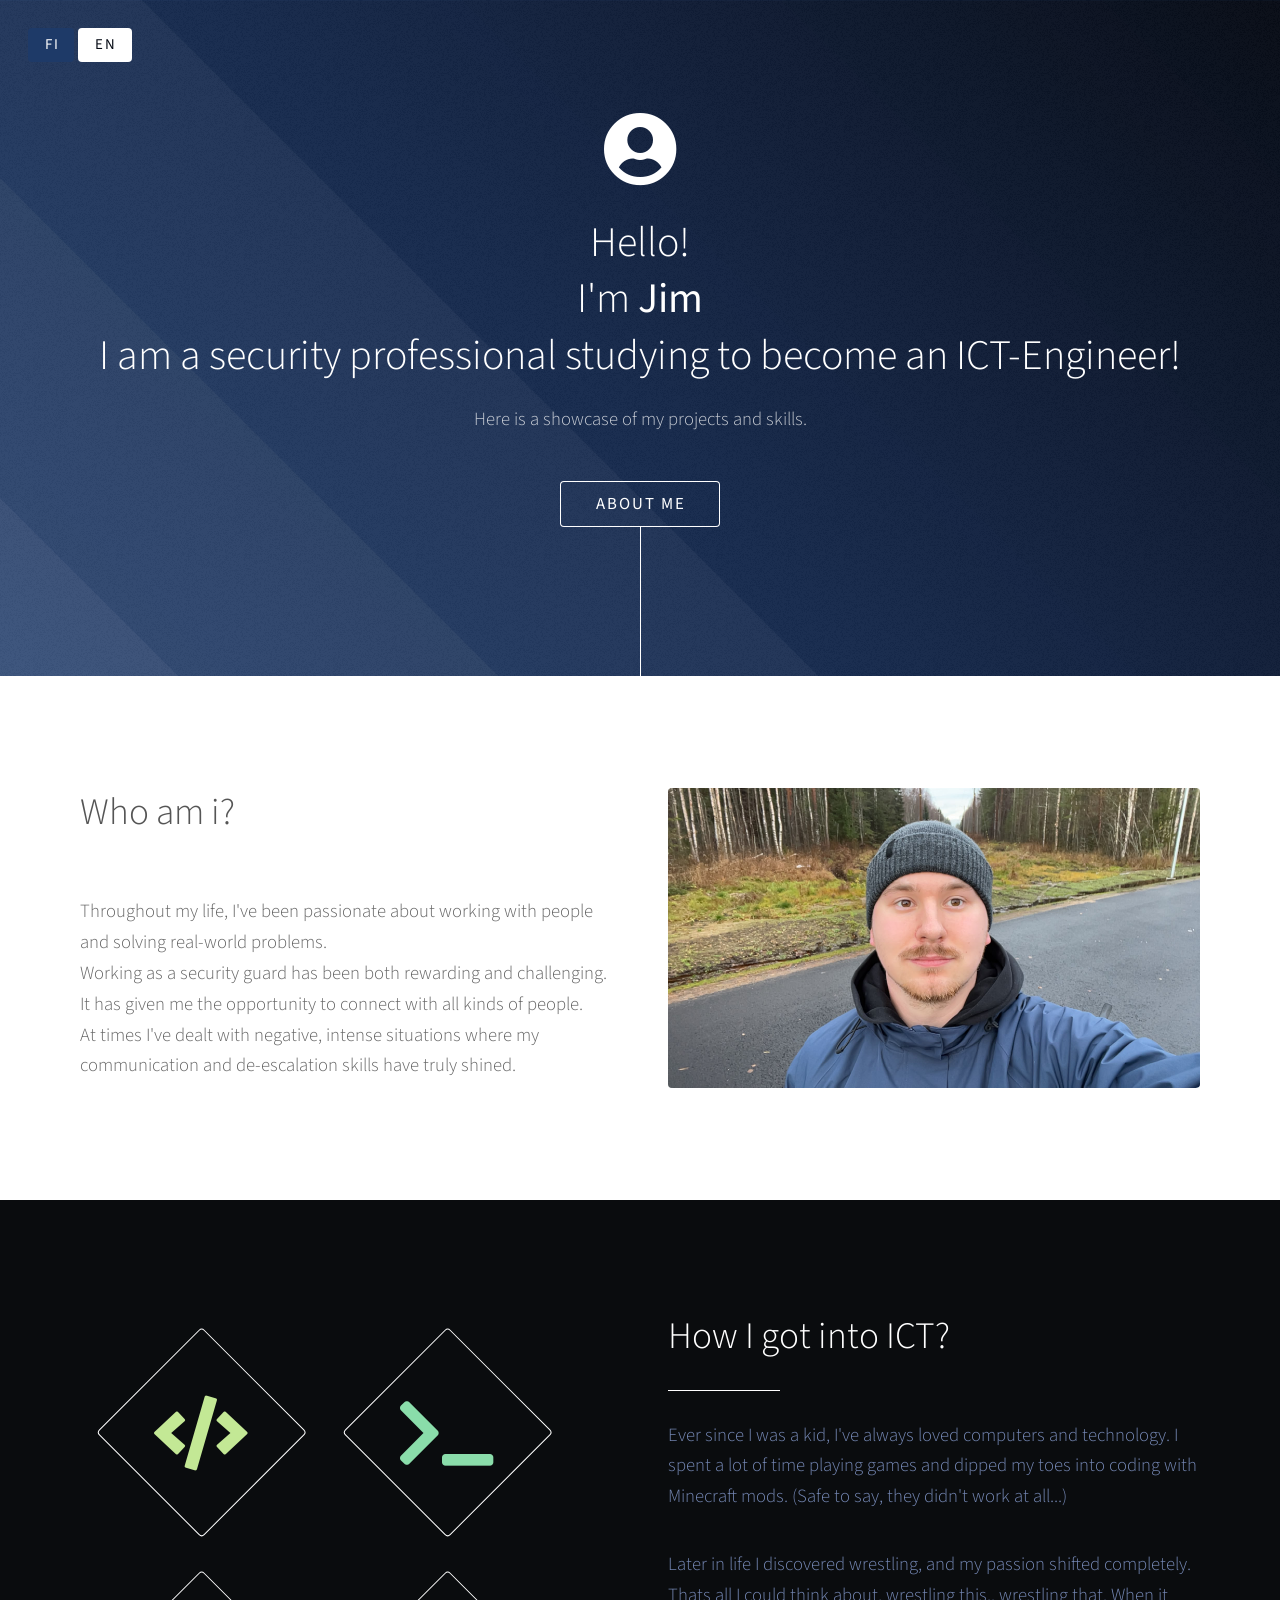
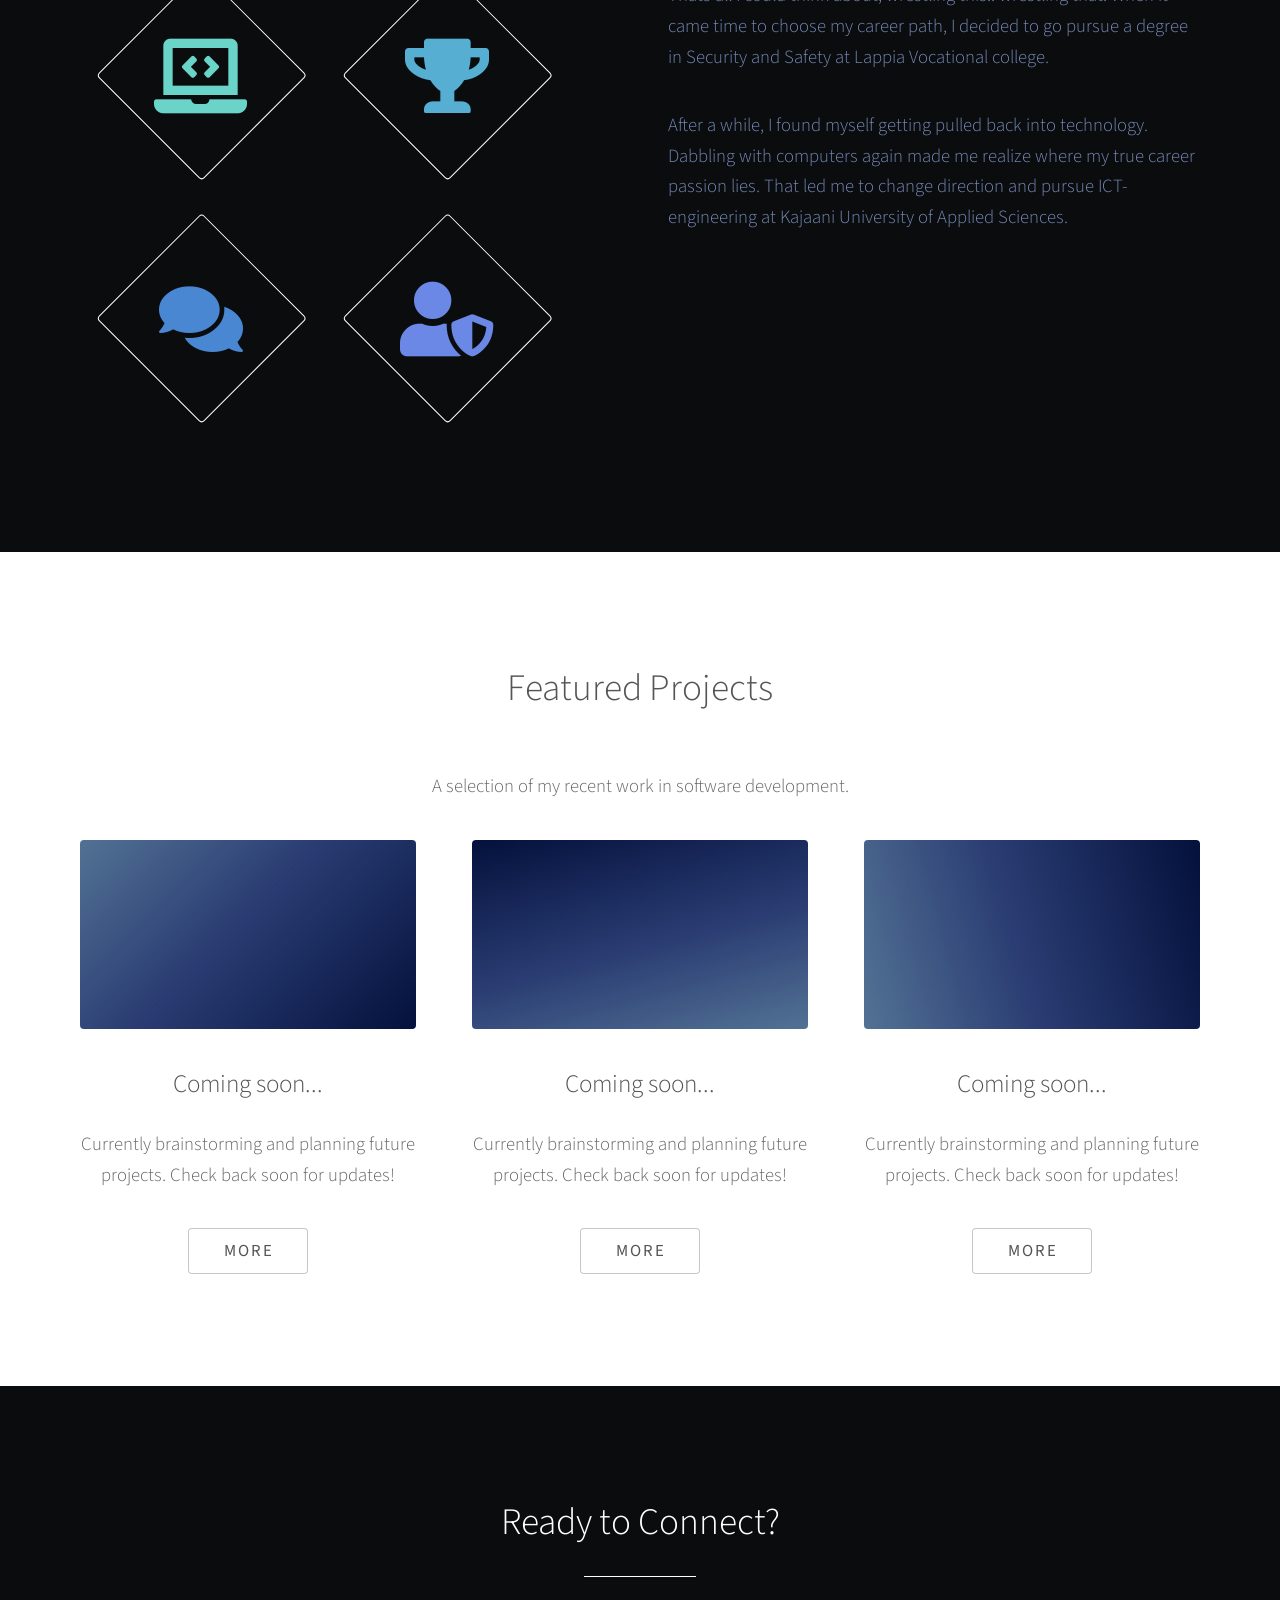
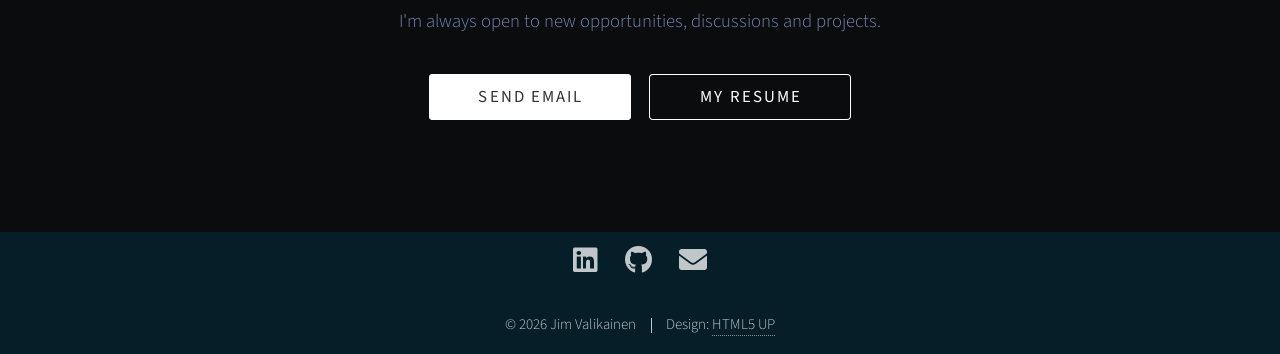
==== commit 22d0e682: "Päivitä uudet kuvat ja sivuston teema" ====
--- a/index.html
+++ b/index.html
@@ -13,15 +13,30 @@
 		<noscript><link rel="stylesheet" href="assets/css/noscript.css" /></noscript>
 	</head>
 	<body class="is-preload">
+
 		<div class="language-switch">
-    		<strong>EN</strong> | <a href="index-fi.html">FI</a>
+    		<a href="index-fi.html" class="button small">FI</a>
+			<a href="index.html" class="button small primary">EN</a>
 		</div>
+
+		<script>
+			function changeLanguage(lang) 
+			{
+				if (lang == 'en') {
+					window.location.href = 'index.html'; //Englannin kielisekis
+				} else if (lang == 'fi') {
+					window.location.href = 'index-fi.html' //Suomen kieliseksi
+				}
+			}
+		</script>
+		
 		
 		<!-- Header -->
 			<section id="header">
 				<div class="inner">
-					<span class="icon solid major fa-cloud"></span>
-					<h1>Hi, I'm <strong>Jim</strong><br />
+					<span class="icon solid major fa-user-circle"></span>
+					<h1>Hello!<br />
+						I'm <strong>Jim</strong><br />
 					I am a security professional studying to become an ICT-Engineer!</h1>
 					<p>Here is a showcase of my projects and skills.</p>
 					<ul class="actions special">
@@ -44,7 +59,7 @@
 						</p>
 						</div>
 						<div class="col-6 col-12-medium imp-medium">
-							<span class="image fit"><img src="images/pic01.jpg" alt="" /></span>
+							<span class="image fit"><img src="images/syyskuvajim.jpeg" alt="" /></span>
 						</div>
 					</div>
 				</div>
@@ -85,29 +100,55 @@
 					<p>A selection of my recent work in software development.</p>
 					<div class="row gtr-150">
 						<div class="col-4 col-12-medium">
-							<span class="image fit"><img src="images/pic02.jpg" alt="" /></span>
-							<h3>Project 1</h3>
-							<p>Adipiscing a commodo ante nunc magna lorem et interdum mi ante nunc lobortis non amet vis sed volutpat et nascetur.</p>
+							<span class="image fit"><img src="images/bg1.jpeg" alt="" /></span>
+							<h3>Coming soon...</h3>
+							<p>Currently brainstorming and planning future projects. Check back soon for updates!</p>
 							<ul class="actions special">
 								<li><a href="#" class="button">More</a></li>
 							</ul>
 						</div>
 						<div class="col-4 col-12-medium">
-							<span class="image fit"><img src="images/pic03.jpg" alt="" /></span>
-							<h3>Project 2</h3>
-							<p>Adipiscing a commodo ante nunc magna lorem et interdum mi ante nunc lobortis non amet vis sed volutpat et nascetur.</p>
+							<span class="image fit"><img src="images/bg2.jpeg" alt="" /></span>
+							<h3>Coming soon...</h3>
+							<p>Currently brainstorming and planning future projects. Check back soon for updates!</p>
 							<ul class="actions special">
 								<li><a href="#" class="button">More</a></li>
 							</ul>
 						</div>
 						<div class="col-4 col-12-medium">
-							<span class="image fit"><img src="images/pic04.jpg" alt="" /></span>
-							<h3>Project 3</h3>
-							<p>Adipiscing a commodo ante nunc magna lorem et interdum mi ante nunc lobortis non amet vis sed volutpat et nascetur.</p>
+							<span class="image fit"><img src="images/bg3.jpeg" alt="" /></span>
+							<h3>Coming soon...</h3>
+							<p>Currently brainstorming and planning future projects. Check back soon for updates!</p>
 							<ul class="actions special">
 								<li><a href="#" class="button">More</a></li>
 							</ul>
 						</div>
+						<!---
+						<div class="col-4 col-12-medium">
+							<span class="image fit"><img src="images/bg1.jpeg" alt="" /></span>
+							<h3>Coming soon...</h3>
+							<p>Currently brainstorming and planning future projects. Check back soon for updates!</p>
+							<ul class="actions special">
+								<li><a href="#" class="button">More</a></li>
+							</ul>
+						</div>
+						<div class="col-4 col-12-medium">
+							<span class="image fit"><img src="images/bg3.jpeg" alt="" /></span>
+							<h3>Coming soon...</h3>
+							<p>Currently brainstorming and planning future projects. Check back soon for updates!</p>
+							<ul class="actions special">
+								<li><a href="#" class="button">More</a></li>
+							</ul>
+						</div>
+						<div class="col-4 col-12-medium">
+							<span class="image fit"><img src="images/bg2.jpeg" alt="" /></span>
+							<h3>Coming soon...</h3>
+							<p>Currently brainstorming and planning future projects. Check back soon for updates!</p>
+							<ul class="actions special">
+								<li><a href="#" class="button">More</a></li>
+							</ul>
+						</div>
+						-->
 					</div>
 				</div>
 			</section>
@@ -423,21 +464,21 @@
 						<h5>Fit</h5>
 						<div class="box alt">
 							<div class="row gtr-uniform gtr-50">
-								<div class="col-12"><span class="image fit"><img src="images/pic06.jpg" alt="" /></span></div>
-								<div class="col-4"><span class="image fit"><img src="images/pic02.jpg" alt="" /></span></div>
-								<div class="col-4"><span class="image fit"><img src="images/pic03.jpg" alt="" /></span></div>
-								<div class="col-4"><span class="image fit"><img src="images/pic04.jpg" alt="" /></span></div>
-								<div class="col-4"><span class="image fit"><img src="images/pic03.jpg" alt="" /></span></div>
-								<div class="col-4"><span class="image fit"><img src="images/pic04.jpg" alt="" /></span></div>
-								<div class="col-4"><span class="image fit"><img src="images/pic02.jpg" alt="" /></span></div>
-								<div class="col-4"><span class="image fit"><img src="images/pic04.jpg" alt="" /></span></div>
-								<div class="col-4"><span class="image fit"><img src="images/pic02.jpg" alt="" /></span></div>
-								<div class="col-4"><span class="image fit"><img src="images/pic03.jpg" alt="" /></span></div>
+								<div class="col-12"><span class="image fit"><img src="images/bg01.jpg" alt="" /></span></div>
+								<div class="col-4"><span class="image fit"><img src="images/bg02.jpg" alt="" /></span></div>
+								<div class="col-4"><span class="image fit"><img src="images/bg03.jpg" alt="" /></span></div>
+								<div class="col-4"><span class="image fit"><img src="images/bg01.jpg" alt="" /></span></div>
+								<div class="col-4"><span class="image fit"><img src="images/bg03.jpg" alt="" /></span></div>
+								<div class="col-4"><span class="image fit"><img src="images/bg01.jpg" alt="" /></span></div>
+								<div class="col-4"><span class="image fit"><img src="images/bg02.jpg" alt="" /></span></div>
+								<div class="col-4"><span class="image fit"><img src="images/bg01.jpg" alt="" /></span></div>
+								<div class="col-4"><span class="image fit"><img src="images/bg02.jpg" alt="" /></span></div>
+								<div class="col-4"><span class="image fit"><img src="images/bg03.jpg" alt="" /></span></div>
 							</div>
 						</div>
 						<h5>Left &amp; Right</h5>
-						<p><span class="image left"><img src="images/pic05.jpg" alt="" /></span>Fringilla nisl. Donec accumsan interdum nisi, quis tincidunt felis sagittis eget. tempus euismod. Vestibulum ante ipsum primis in faucibus vestibulum. Blandit adipiscing eu felis iaculis volutpat ac adipiscing accumsan eu faucibus. Integer ac pellentesque praesent tincidunt felis sagittis eget. tempus euismod. Vestibulum ante ipsum primis in faucibus vestibulum. Blandit adipiscing eu felis iaculis volutpat ac adipiscing accumsan eu faucibus. Integer ac pellentesque praesent. Donec accumsan interdum nisi, quis tincidunt felis sagittis eget. tempus euismod. Vestibulum ante ipsum primis in faucibus vestibulum. Blandit adipiscing eu felis iaculis volutpat ac adipiscing accumsan eu faucibus. Integer ac pellentesque praesent tincidunt felis sagittis eget. tempus euismod. Vestibulum ante ipsum primis in faucibus vestibulum. Blandit adipiscing eu felis iaculis volutpat ac adipiscing accumsan eu faucibus. Integer ac pellentesque praesent. Blandit adipiscing eu felis iaculis volutpat ac adipiscing accumsan eu faucibus. Integer ac pellentesque praesent tincidunt felis sagittis eget. tempus euismod. Vestibulum ante ipsum primis in faucibus vestibulum. Blandit adipiscing eu felis iaculis volutpat ac adipiscing accumsan eu faucibus. Integer ac pellentesque praesent.</p>
-						<p><span class="image right"><img src="images/pic05.jpg" alt="" /></span>Fringilla nisl. Donec accumsan interdum nisi, quis tincidunt felis sagittis eget. tempus euismod. Vestibulum ante ipsum primis in faucibus vestibulum. Blandit adipiscing eu felis iaculis volutpat ac adipiscing accumsan eu faucibus. Integer ac pellentesque praesent tincidunt felis sagittis eget. tempus euismod. Vestibulum ante ipsum primis in faucibus vestibulum. Blandit adipiscing eu felis iaculis volutpat ac adipiscing accumsan eu faucibus. Integer ac pellentesque praesent. Donec accumsan interdum nisi, quis tincidunt felis sagittis eget. tempus euismod. Vestibulum ante ipsum primis in faucibus vestibulum. Blandit adipiscing eu felis iaculis volutpat ac adipiscing accumsan eu faucibus. Integer ac pellentesque praesent tincidunt felis sagittis eget. tempus euismod. Vestibulum ante ipsum primis in faucibus vestibulum. Blandit adipiscing eu felis iaculis volutpat ac adipiscing accumsan eu faucibus. Integer ac pellentesque praesent. Blandit adipiscing eu felis iaculis volutpat ac adipiscing accumsan eu faucibus. Integer ac pellentesque praesent tincidunt felis sagittis eget. tempus euismod. Vestibulum ante ipsum primis in faucibus vestibulum. Blandit adipiscing eu felis iaculis volutpat ac adipiscing accumsan eu faucibus. Integer ac pellentesque praesent.</p>
+						<p><span class="image left"><img src="images/syyskuvajim.jpg" alt="Jim Valikainen" /></span>ICT-engineering student based in Oulu, Finland</p>
+						<p><span class="image right"><img src="images/syyskuvajim.jpg" alt="Jim Valikainen" /></span>ICT-engineering student based in Oulu, Finland</p>
 					</section>
 
 				</div>
--- a/assets/css/main.css
+++ b/assets/css/main.css
@@ -117,7 +117,7 @@
 
 		a:hover {
 			border-bottom-color: transparent !important;
-			color: #6bd4c8;
+			color: #2a5298;
 		}
 
 	strong, b {
@@ -2038,7 +2038,7 @@
 	}
 
 		header.major:after {
-			background: rgba(144, 144, 144, 0.5);
+			background: rgba(255, 255, 255, 0.5);
 			content: '';
 			display: inline-block;
 			height: 1px;
@@ -2081,7 +2081,7 @@
 		-webkit-appearance: none;
 		-ms-appearance: none;
 		appearance: none;
-		background: rgba(144, 144, 144, 0.075);
+		background: rgba(255, 255, 255, 0.075);
 		border-radius: 4px;
 		border: none;
 		border: solid 1px rgba(144, 144, 144, 0.5);
@@ -2106,7 +2106,7 @@
 		input[type="email"]:focus,
 		select:focus,
 		textarea:focus {
-			border-color: #6bd4c8;
+			border-color: #1e3a68;
 		}
 
 	select {
@@ -2211,7 +2211,7 @@
 
 		input[type="checkbox"]:focus + label:before,
 		input[type="radio"]:focus + label:before {
-			border-color: #6bd4c8;
+			border-color: rgba(255, 255, 255, 0.5)
 		}
 
 	input[type="checkbox"] + label:before {
@@ -2823,12 +2823,13 @@
 		}
 
 		.main.style2 {
-			background-color: #333;
-			color: rgba(255, 255, 255, 0.75);
-			background-attachment: fixed,							fixed;
-			background-image: url("images/overlay1.png"), url("../../images/header.jpg");
-			background-size: auto,							cover;
-		}
+    		background-color: #0a0c0e;
+    		color: rgba(152, 176, 235, 0.75);
+    		background-attachment: fixed, fixed, fixed;
+    		background-image: url("images/overlay2.png"), url("images/overlay3.svg"), linear-gradient(45deg, #1e3a68 0%, #14284b 45%, #0b152a 80%, #050a14 100%);
+    		background-position: top left, center center, center center;
+   			background-size: auto, cover, cover;
+			}
 
 			.main.style2 a {
 				border-bottom-color: rgba(255, 255, 255, 0.5);
@@ -2914,10 +2915,10 @@
 
 	#header {
 		padding: 9em 0 9em 0 ;
-		background-color: #4686a0;
+		background-color: #1e3a68;
 		color: rgba(255, 255, 255, 0.75);
-		background-attachment: fixed,							fixed,							fixed;
-		background-image: url("images/overlay2.png"), url("images/overlay3.svg"), linear-gradient(45deg, #9dc66b 5%, #4fa49a 30%, #4361c2);
+		background-attachment: scroll,							scroll,							scroll;
+		background-image: url("images/overlay2.png"), url("images/overlay3.svg"), linear-gradient(45deg, #1e3a68 0%, #14284b 45%, #0b152a 80%, #050a14 100%);
 		background-position: top left,						center center,					center center;
 		background-size: auto,							cover,							cover;
 		overflow: hidden;
@@ -2977,7 +2978,7 @@
 			#header .button.primary {
 				background-color: #ffffff;
 				box-shadow: inset 0 0 0 1px #ffffff !important;
-				color: #4686a0 !important;
+				color: #1e3a68 !important;
 			}
 
 				#header input[type="submit"].primary:hover,
@@ -3109,11 +3110,9 @@
 /* Footer */
 
 	#footer {
-		padding: 6em 0 6em 0 ;
-		background-color: #4686a0;
+		padding: 0.7em 0 0.7em 0 ;
+		background-color: #051e28;
 		color: rgba(255, 255, 255, 0.75);
-		background-attachment: fixed,							fixed,							fixed;
-		background-image: url("images/overlay2.png"), url("images/overlay4.svg"), linear-gradient(45deg, #4361c2, #4fa49a 50%, #9dc66b 95%);
 		background-position: top left,						center center,					center center;
 		background-size: auto,							cover,							cover;
 		text-align: center;
@@ -3171,7 +3170,7 @@
 			#footer .button.primary {
 				background-color: #ffffff;
 				box-shadow: inset 0 0 0 1px #ffffff !important;
-				color: #4686a0 !important;
+				color: #1e3a68 !important;
 			}
 
 				#footer input[type="submit"].primary:hover,
@@ -3509,4 +3508,37 @@
 				padding: 2em 1em 2em 1em ;
 			}
 
-	}+	}
+/*Language-switch pos*/
+.language-switch {
+	position: absolute;
+	top: 1.5em;
+	left: 1.5em;
+	z-index: 10000;
+}
+
+/*Language-switch size*/
+.language-switch .button {
+	padding: 0 1em !important;
+	height: 2.25em !important;
+	line-height: 2.25em !important;
+	font-size: 0.8em !important;
+}
+/*Language-switch colors*/
+.language-switch .button {
+	background-color: #1e3a68 !important;
+	color: #ffffff !important;
+	border-color: #1e3a68 !important;
+	box-shadow: none !important;
+}
+/*Language-switch hover colors*/
+.language-switch .button:hover {
+	background-color: #2a5298 !important;
+	color: #ffffff !important;
+}
+/*Primary btn colors*/
+.language-switch .button.primary {
+	background-color: #ffffff !important;
+	color: #050a14 !important;
+	border-color: #1e3a68 !important;
+}
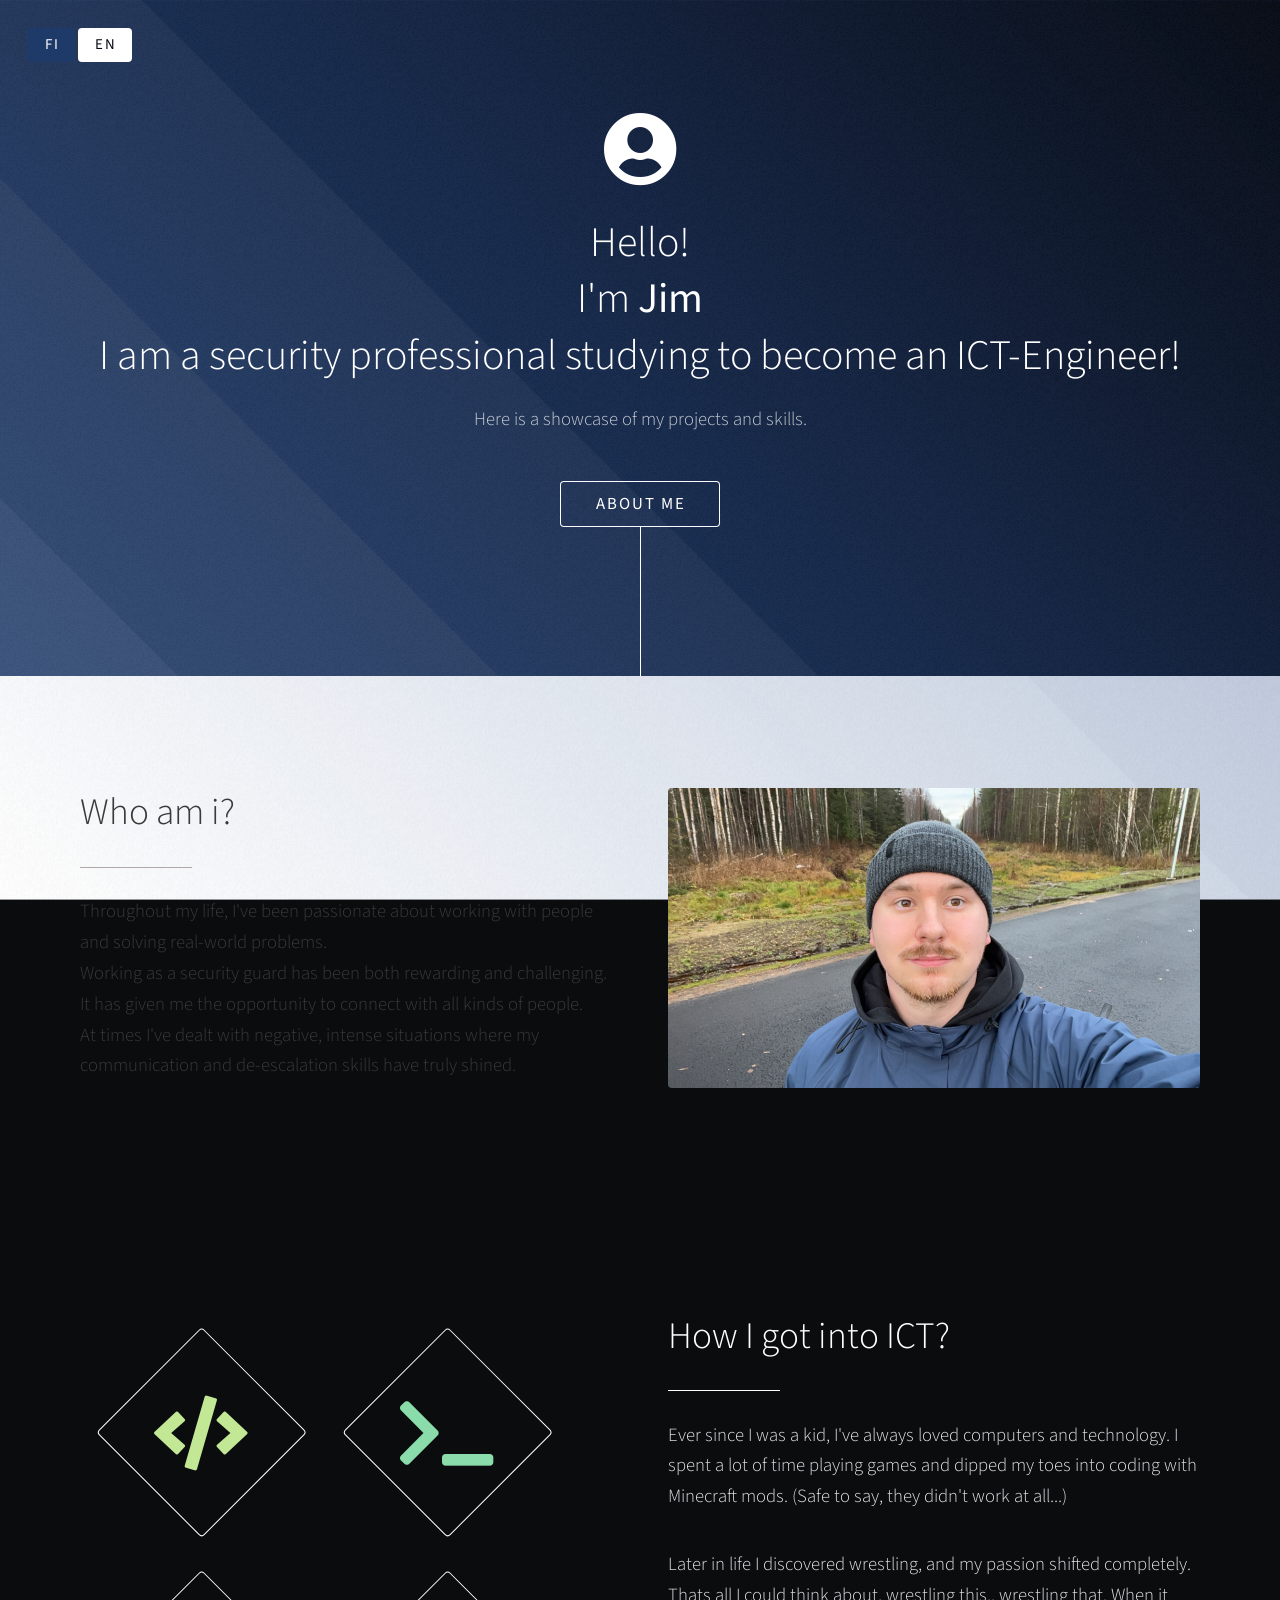
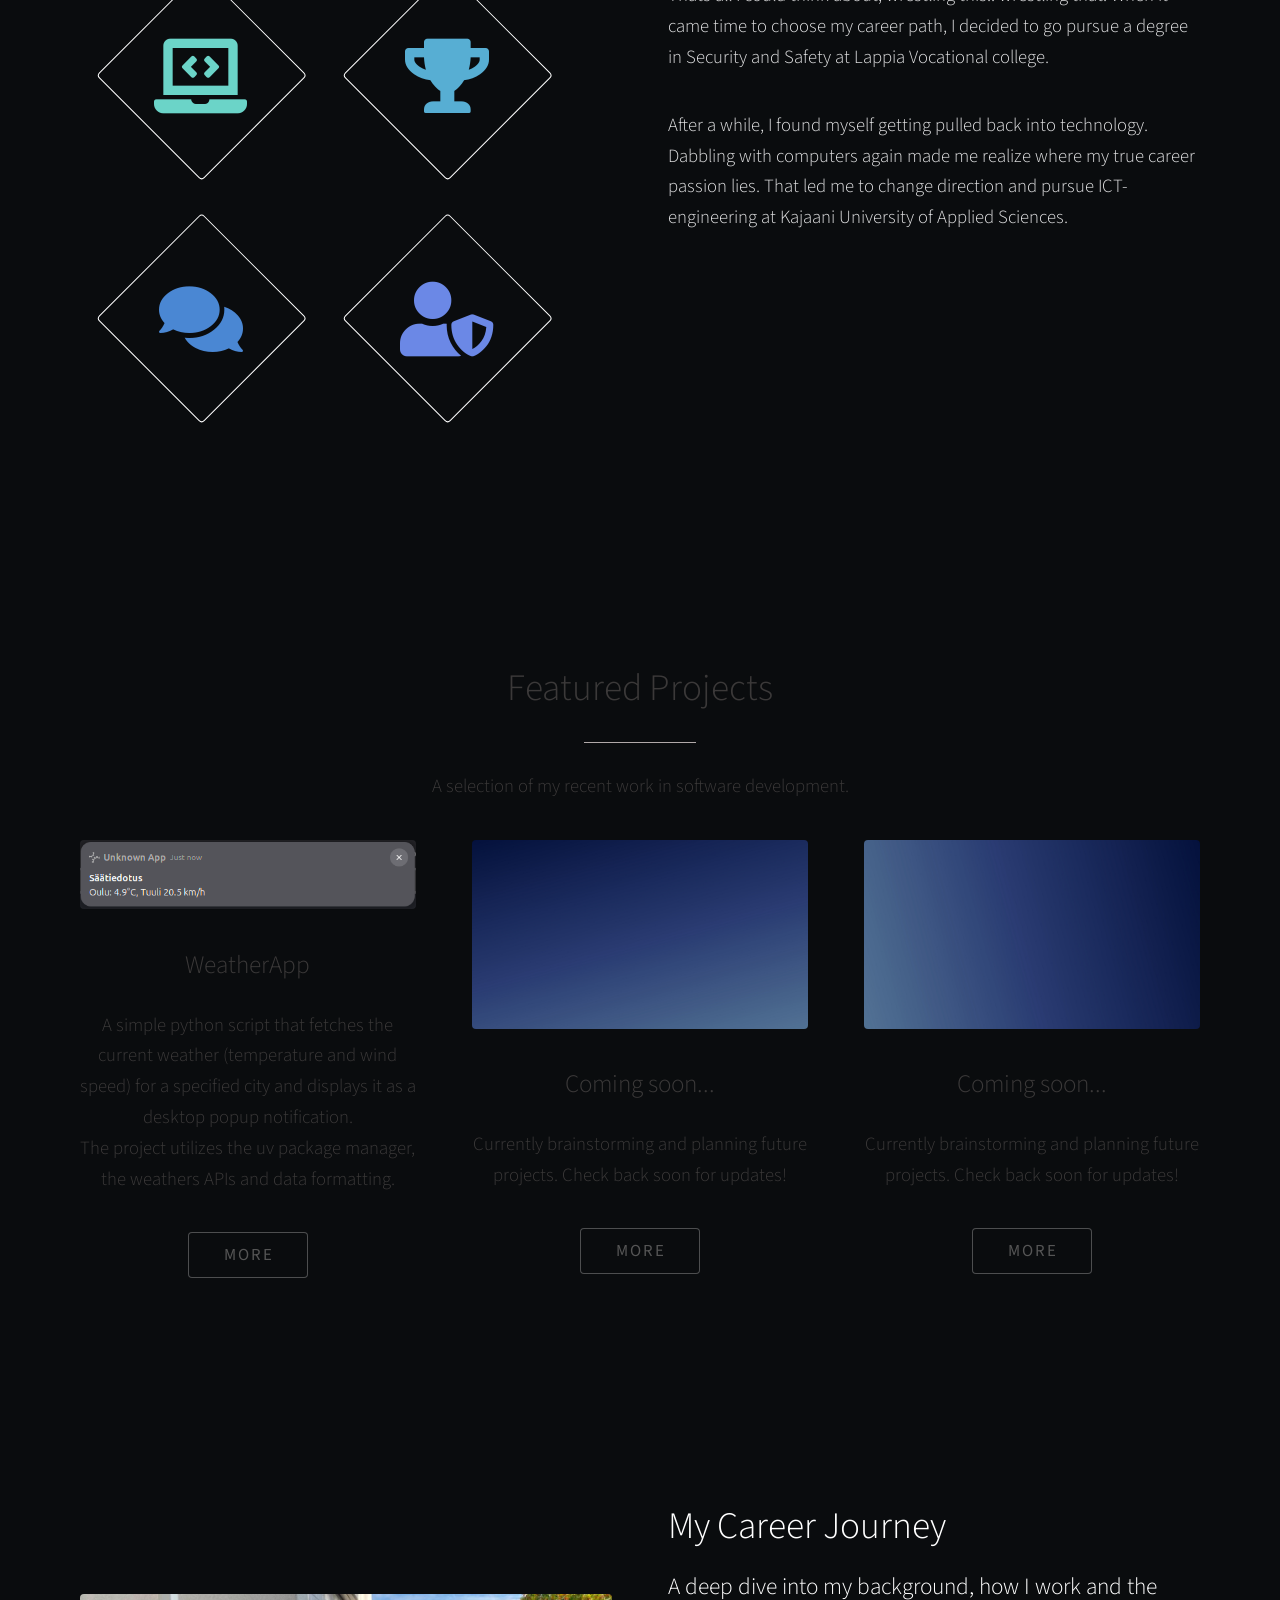
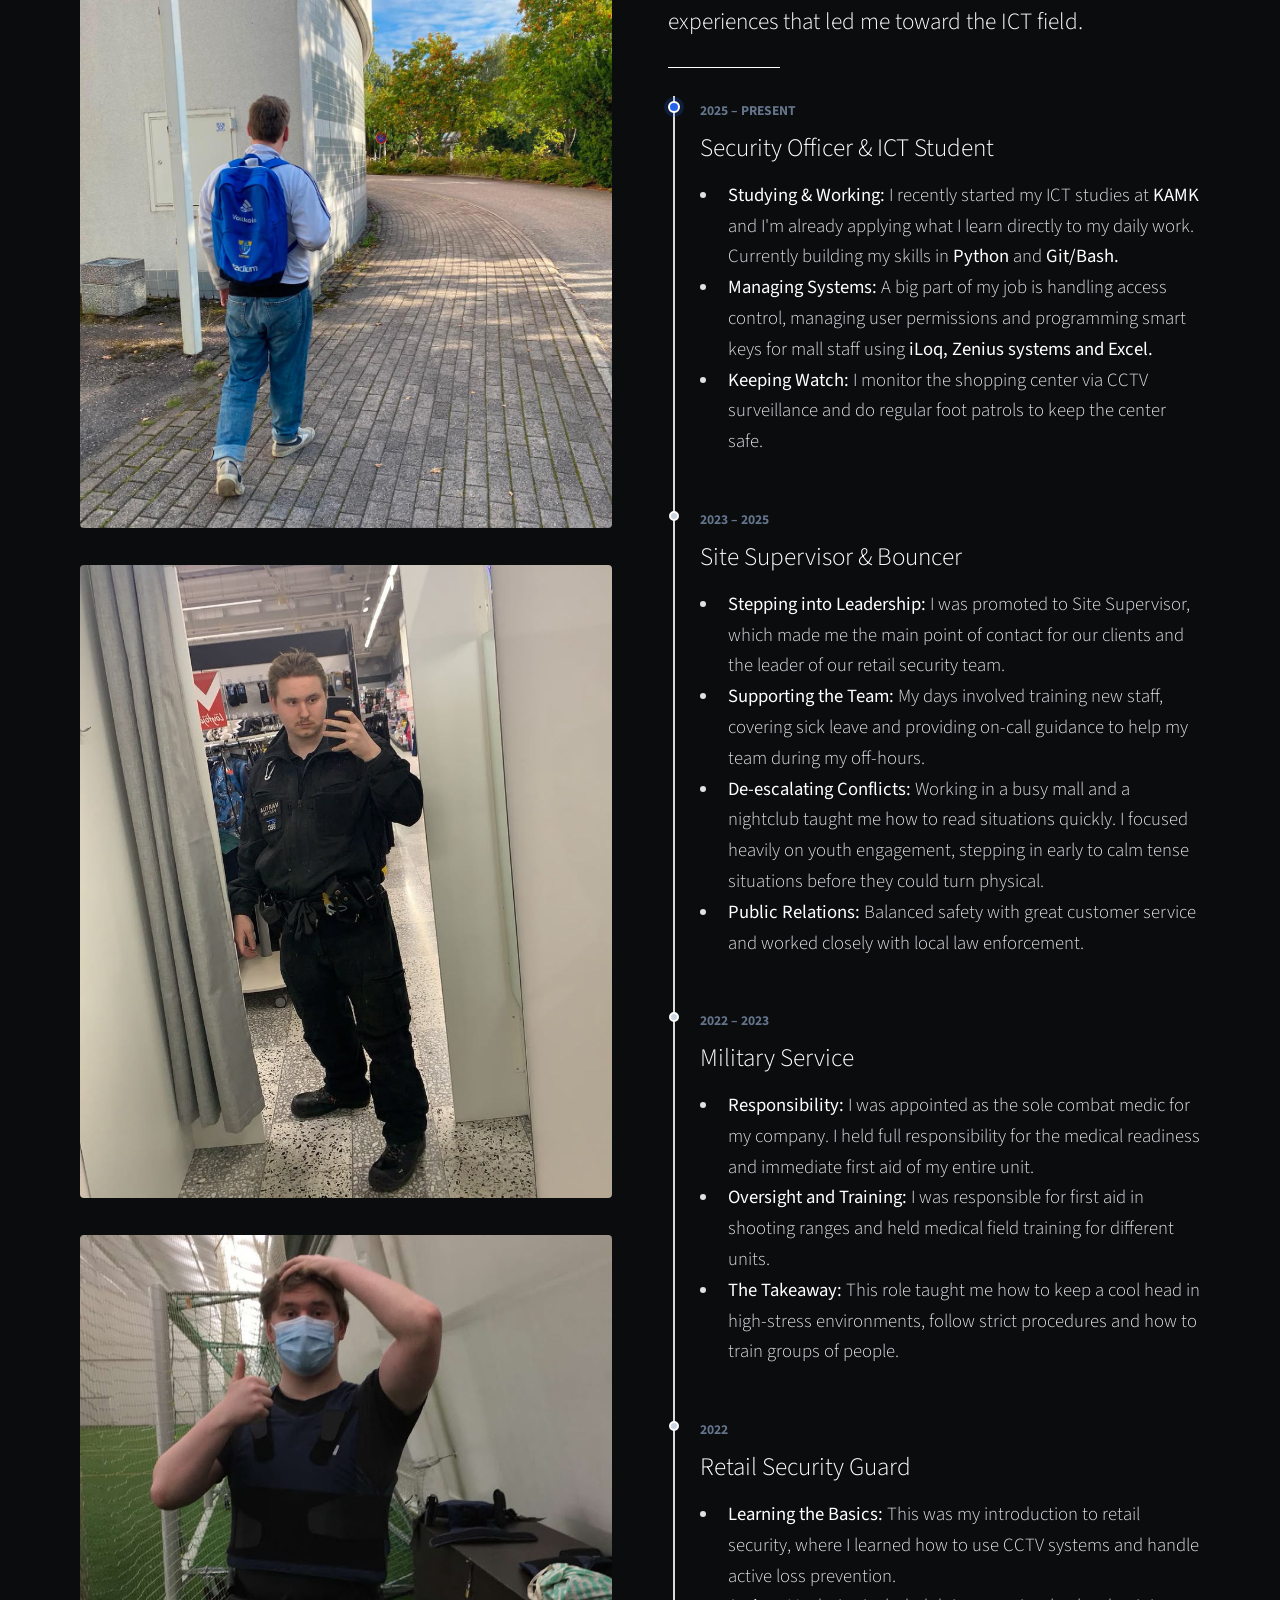
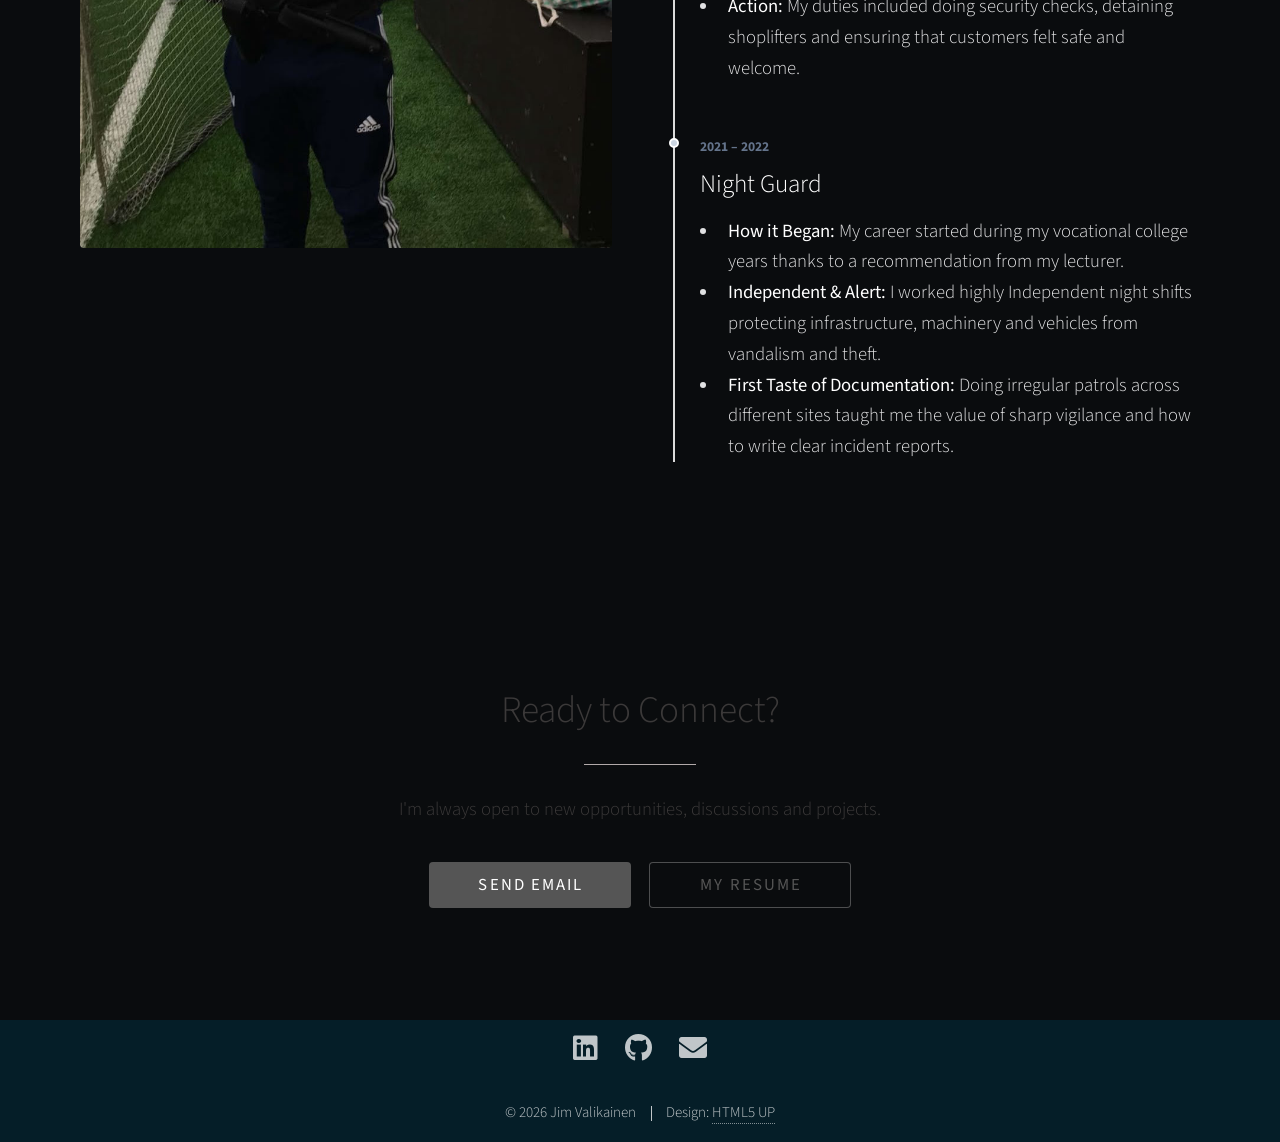
==== commit 04dff90f: "ADD a section for 'My Career Journey'. CHANGE main.style1 to fit better with overall theme" ====
--- a/index.html
+++ b/index.html
@@ -59,7 +59,7 @@
 						</p>
 						</div>
 						<div class="col-6 col-12-medium imp-medium">
-							<span class="image fit"><img src="images/syyskuvajim.jpeg" alt="" /></span>
+							<span class="image fit"><img src="images/syyskuvajim.jpeg" alt="A selfie where a male is standin infront of a forest. He is wearing a navy blue autmn coat and a grey beanie." /></span>
 						</div>
 					</div>
 				</div>
@@ -100,11 +100,12 @@
 					<p>A selection of my recent work in software development.</p>
 					<div class="row gtr-150">
 						<div class="col-4 col-12-medium">
-							<span class="image fit"><img src="images/bg1.jpeg" alt="" /></span>
-							<h3>Coming soon...</h3>
-							<p>Currently brainstorming and planning future projects. Check back soon for updates!</p>
+							<span class="image fit"><img src="images/WeatherApp.png" alt="" /></span>
+							<h3>WeatherApp</h3>
+							<p>A simple python script that fetches the current weather (temperature and wind speed) for a specified city and displays it as a desktop popup notification.<br />
+							The project utilizes the uv package manager, the weathers APIs and data formatting.</p>
 							<ul class="actions special">
-								<li><a href="#" class="button">More</a></li>
+								<li><a href="https://github.com/Jimppa26/WeatherApp" class="button">More</a></li>
 							</ul>
 						</div>
 						<div class="col-4 col-12-medium">
@@ -154,7 +155,83 @@
 			</section>
 
 		<!-- Four -->
-			<section id="four" class="main style2 special">
+			<section id="four" class="main style2">
+				<div class="container">
+					<div class="row gtr-150">
+						<div class="col-6 col-12-medium">
+							<br />
+							<br />
+							<br />
+							<span class="image fit"><img src="images/jimkoulu.jpeg" alt="" /></span>
+							<span class="image fit"><img src="images/jimstsec.jpeg" alt="" /></span>
+							<span class="image fit"><img src="images/jimkoulutus.jpeg" alt="" /></span>
+						</div>
+
+						<div class="col-6 col-12-medium">
+    						<header class="major">
+        						<h2>My Career Journey</h2>
+        						<p>A deep dive into my background, how I work and the experiences that led me toward the ICT field.</p>
+    						</header>
+    
+    						<div class="smart-timeline">
+        
+        					<div class="timeline-item current-step">
+            					<span class="timeline-date">2025 – Present</span>
+            					<h3>Security Officer & ICT Student</h3>
+            					<ul>
+                					<li><b>Studying & Working:</b> I recently started my ICT studies at <b>KAMK</b> and I'm already applying what I learn directly to my daily work. Currently building my skills in <b>Python</b> and <b>Git/Bash.</b></li>
+                					<li><b>Managing Systems:</b> A big part of my job is handling access control, managing user permissions and programming smart keys for mall staff using <b>iLoq, Zenius systems and Excel.</b></li>
+                					<li><b>Keeping Watch:</b> I monitor the shopping center via CCTV surveillance and do regular foot patrols to keep the center safe.</li>
+            					</ul>
+        					</div>
+
+        					<div class="timeline-item">
+            					<span class="timeline-date">2023 – 2025</span>
+            					<h3>Site Supervisor & Bouncer</h3>
+            					<ul>
+                					<li><b>Stepping into Leadership:</b> I was promoted to Site Supervisor, which made me the main point of contact for our clients and the leader of our retail security team.</li>
+					                <li><b>Supporting the Team:</b> My days involved training new staff, covering sick leave and providing on-call guidance to help my team during my off-hours.</li>
+                					<li><b>De-escalating Conflicts:</b> Working in a busy mall and a nightclub taught me how to read situations quickly. I focused heavily on youth engagement, stepping in early to calm tense situations before they could turn physical.</li>
+                					<li><b>Public Relations:</b> Balanced safety with great customer service and worked closely with local law enforcement.</li>
+            					</ul>
+        					</div>
+
+        					<div class="timeline-item">
+            					<span class="timeline-date">2022 – 2023</span>
+            					<h3>Military Service</h3>
+            					<ul>
+                					<li><b>Responsibility:</b> I was appointed as the sole combat medic for my company. I held full responsibility for the medical readiness and immediate first aid of my entire unit.</li>
+                					<li><b>Oversight and Training:</b> I was responsible for first aid in shooting ranges and held medical field training for different units.</li>
+                					<li><b>The Takeaway:</b> This role taught me how to keep a cool head in high-stress environments, follow strict procedures and how to train groups of people.</li>
+            					</ul>
+        					</div>
+
+        					<div class="timeline-item">
+            					<span class="timeline-date">2022</span>
+            					<h3>Retail Security Guard</h3>
+            					<ul>
+                					<li><b>Learning the Basics:</b> This was my introduction to retail security, where I learned how to use CCTV systems and handle active loss prevention.</li>
+                					<li><b>Action:</b> My duties included doing security checks, detaining shoplifters and ensuring that customers felt safe and welcome.</li>
+            					</ul>
+        					</div>
+
+        					<div class="timeline-item">
+            					<span class="timeline-date">2021 – 2022</span>
+            					<h3>Night Guard</h3>
+            					<ul>
+                					<li><b>How it Began:</b> My career started during my vocational college years thanks to a recommendation from my lecturer.</li>
+                					<li><b>Independent & Alert:</b> I worked highly Independent night shifts protecting infrastructure, machinery and vehicles from vandalism and theft.</li>
+                					<li><b>First Taste of Documentation:</b> Doing irregular patrols across different sites taught me the value of sharp vigilance and how to write clear incident reports.</li>
+            					</ul>
+        					</div>
+        
+    					</div> 
+					</div>
+				</div>
+			</section>
+
+		<!-- Five -->
+			<section id="five" class="main style1 special">
 				<div class="container">
 					<header class="major">
 						<h2>Ready to Connect?</h2>
@@ -167,9 +244,9 @@
 				</div>
 			</section>
 
-		<!-- Five -->
+		<!-- Six -->
 		<!--
-			<section id="five" class="main style1">
+			<section id="six" class="main style1">
 				<div class="container">
 					<header class="major special">
 						<h2>Elements</h2>
--- a/assets/css/main.css
+++ b/assets/css/main.css
@@ -98,7 +98,7 @@
 		}
 
 	body, input, select, textarea {
-		color: #666;
+		color: #3b3939;
 		font-family: "Source Sans Pro", Helvetica, sans-serif;
 		font-size: 16pt;
 		font-weight: 300;
@@ -134,7 +134,7 @@
 	}
 
 	h1, h2, h3, h4, h5, h6 {
-		color: #555;
+		color: #3b3939;
 		line-height: 1em;
 		margin: 0 0 1em 0;
 	}
@@ -197,14 +197,14 @@
 		}
 
 	blockquote {
-		border-left: solid 4px rgba(144, 144, 144, 0.5);
+		border-left: solid 4px rgba(0, 0, 0, 0.5);
 		font-style: italic;
 		margin: 0 0 2em 0;
 		padding: 0.5em 0 0.5em 2em;
 	}
 
 	code {
-		background: rgba(144, 144, 144, 0.075);
+		background: rgba(245, 2, 2, 0.075);
 		border-radius: 4px;
 		border: solid 1px rgba(144, 144, 144, 0.5);
 		font-family: "Courier New", monospace;
@@ -2819,12 +2819,19 @@
 	}
 
 		.main.style1 {
-			background: #fff;
-		}
+    		background-color: #0a0c0e;
+    		background-attachment: fixed, fixed, fixed;
+    		background-image: url("images/overlay2.png"), url("images/overlay3.svg"), linear-gradient(45deg, #fefefe 0%, #d9e0eb 45%, #bac6dc 80%, #99a9ca 100%);
+    		background-position: top left, center center, center center;
+   			background-size: auto, cover, cover;
+			}
+			.main.style1 header.major:after {
+				background: #b1a9a9;
+			}
 
 		.main.style2 {
     		background-color: #0a0c0e;
-    		color: rgba(152, 176, 235, 0.75);
+    		color: rgba(247, 247, 248, 0.906);
     		background-attachment: fixed, fixed, fixed;
     		background-image: url("images/overlay2.png"), url("images/overlay3.svg"), linear-gradient(45deg, #1e3a68 0%, #14284b 45%, #0b152a 80%, #050a14 100%);
     		background-position: top left, center center, center center;
@@ -3541,4 +3548,60 @@
 	background-color: #ffffff !important;
 	color: #050a14 !important;
 	border-color: #1e3a68 !important;
+}
+/* Line in the middle */
+.smart-timeline {
+	position: relative;
+	border-left: 2px solid #dbdbdb; /* Thin grey line */
+	margin-left: 5px;
+	padding-left: 25px;
+}
+
+/* Yksittäinen uravaihe */
+.timeline-item {
+	position: relative;
+	margin-bottom: 3rem;
+}
+
+.timeline-item:last-child {
+margin-bottom: 0;
+}
+
+/* balls */
+.timeline-item::before {
+	content: '';
+	position: absolute;
+	left: -31px;
+	top: 6px;
+	width: 10px;
+	height: 10px;
+	border-radius: 50%;
+	background-color: #cbd5e1;
+	border: 2px solid #fff;
+	z-index: 2;
+}
+
+/* Current position highlight */
+.timeline-item.current-step::before {
+	background-color: #2563eb;
+	box-shadow: 0 0 0 4px rgba(37, 99, 235, 0.2); /* glow */
+	width: 12px;
+	height: 12px;
+	left: -32px;
+	top: 5px;
+}
+
+/* Year */
+.timeline-date {
+	display: block;
+	font-size: 0.85rem;
+	font-weight: bold;
+	color: #64748b;
+	margin-bottom: 0.2rem;
+	text-transform: uppercase;
+}
+
+.timeline-item h3 {
+	margin-top: 0;
+	margin-bottom: 0.75rem;
 }
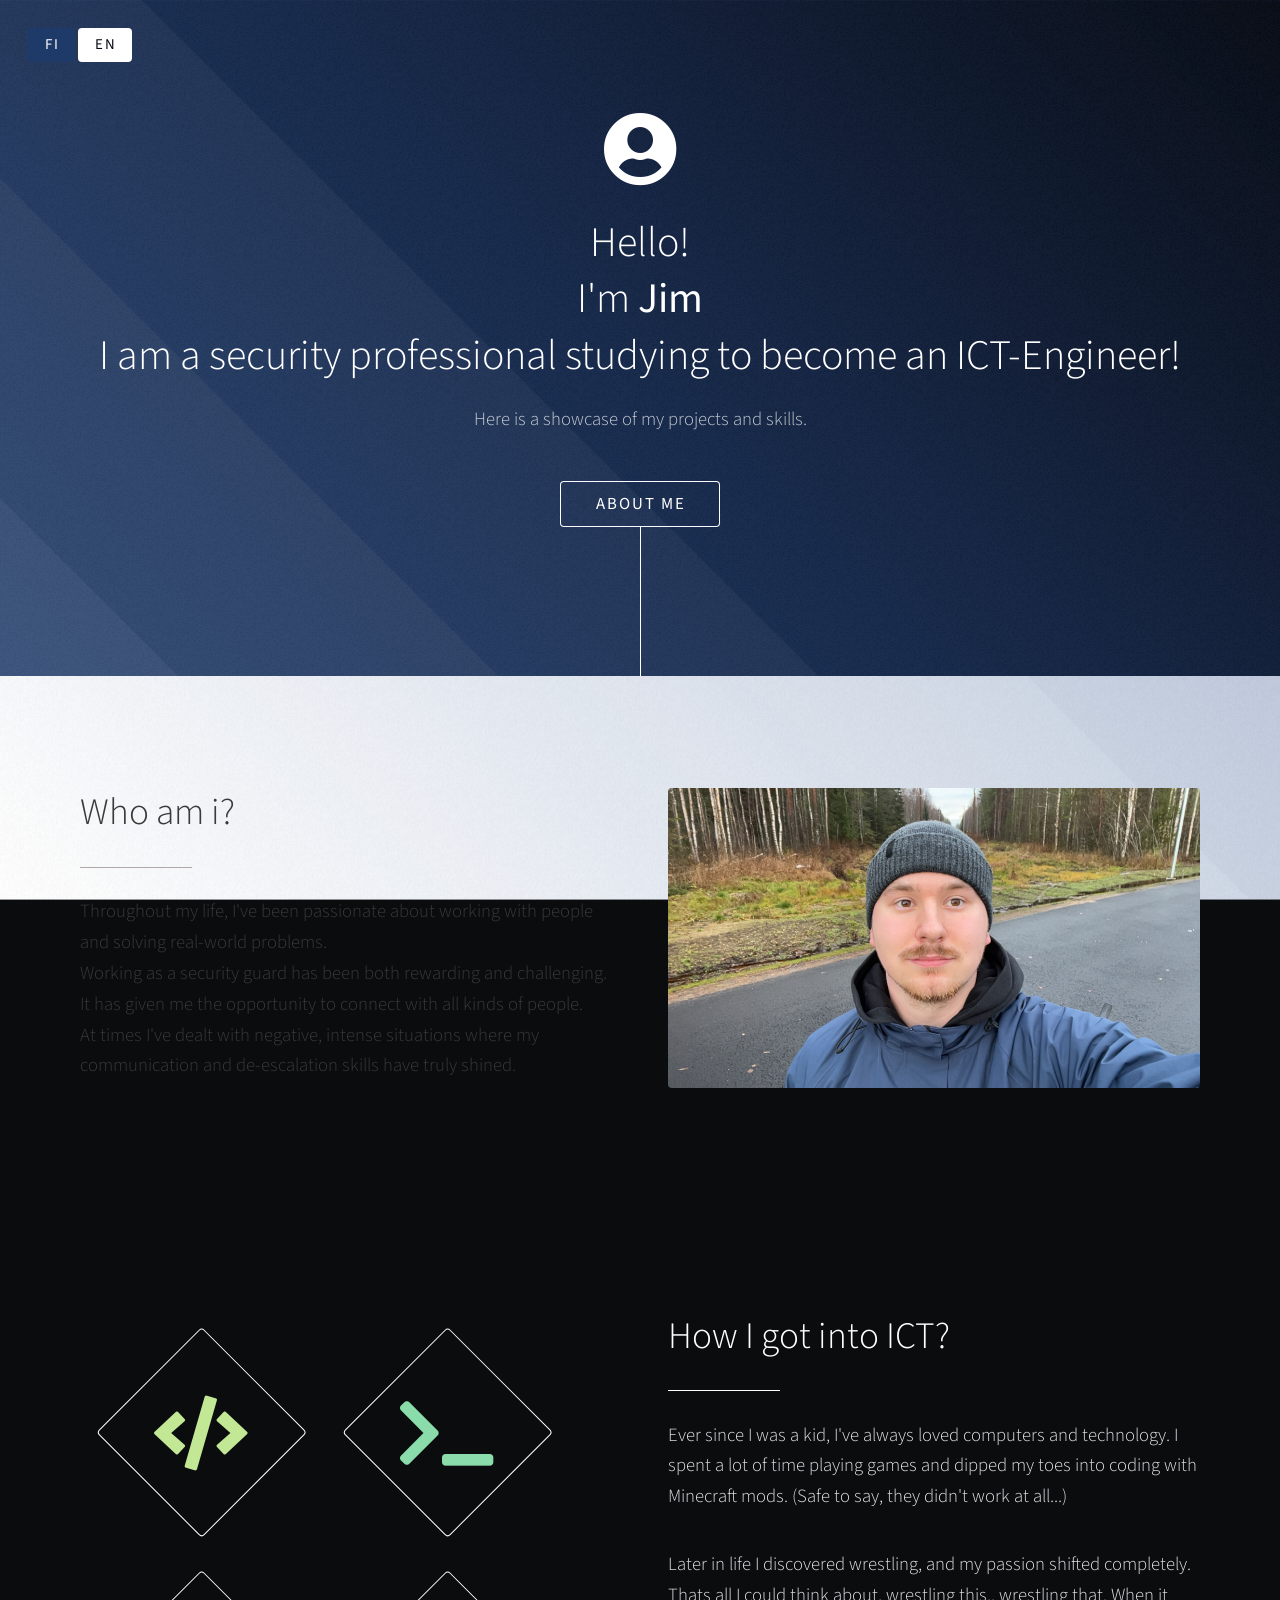
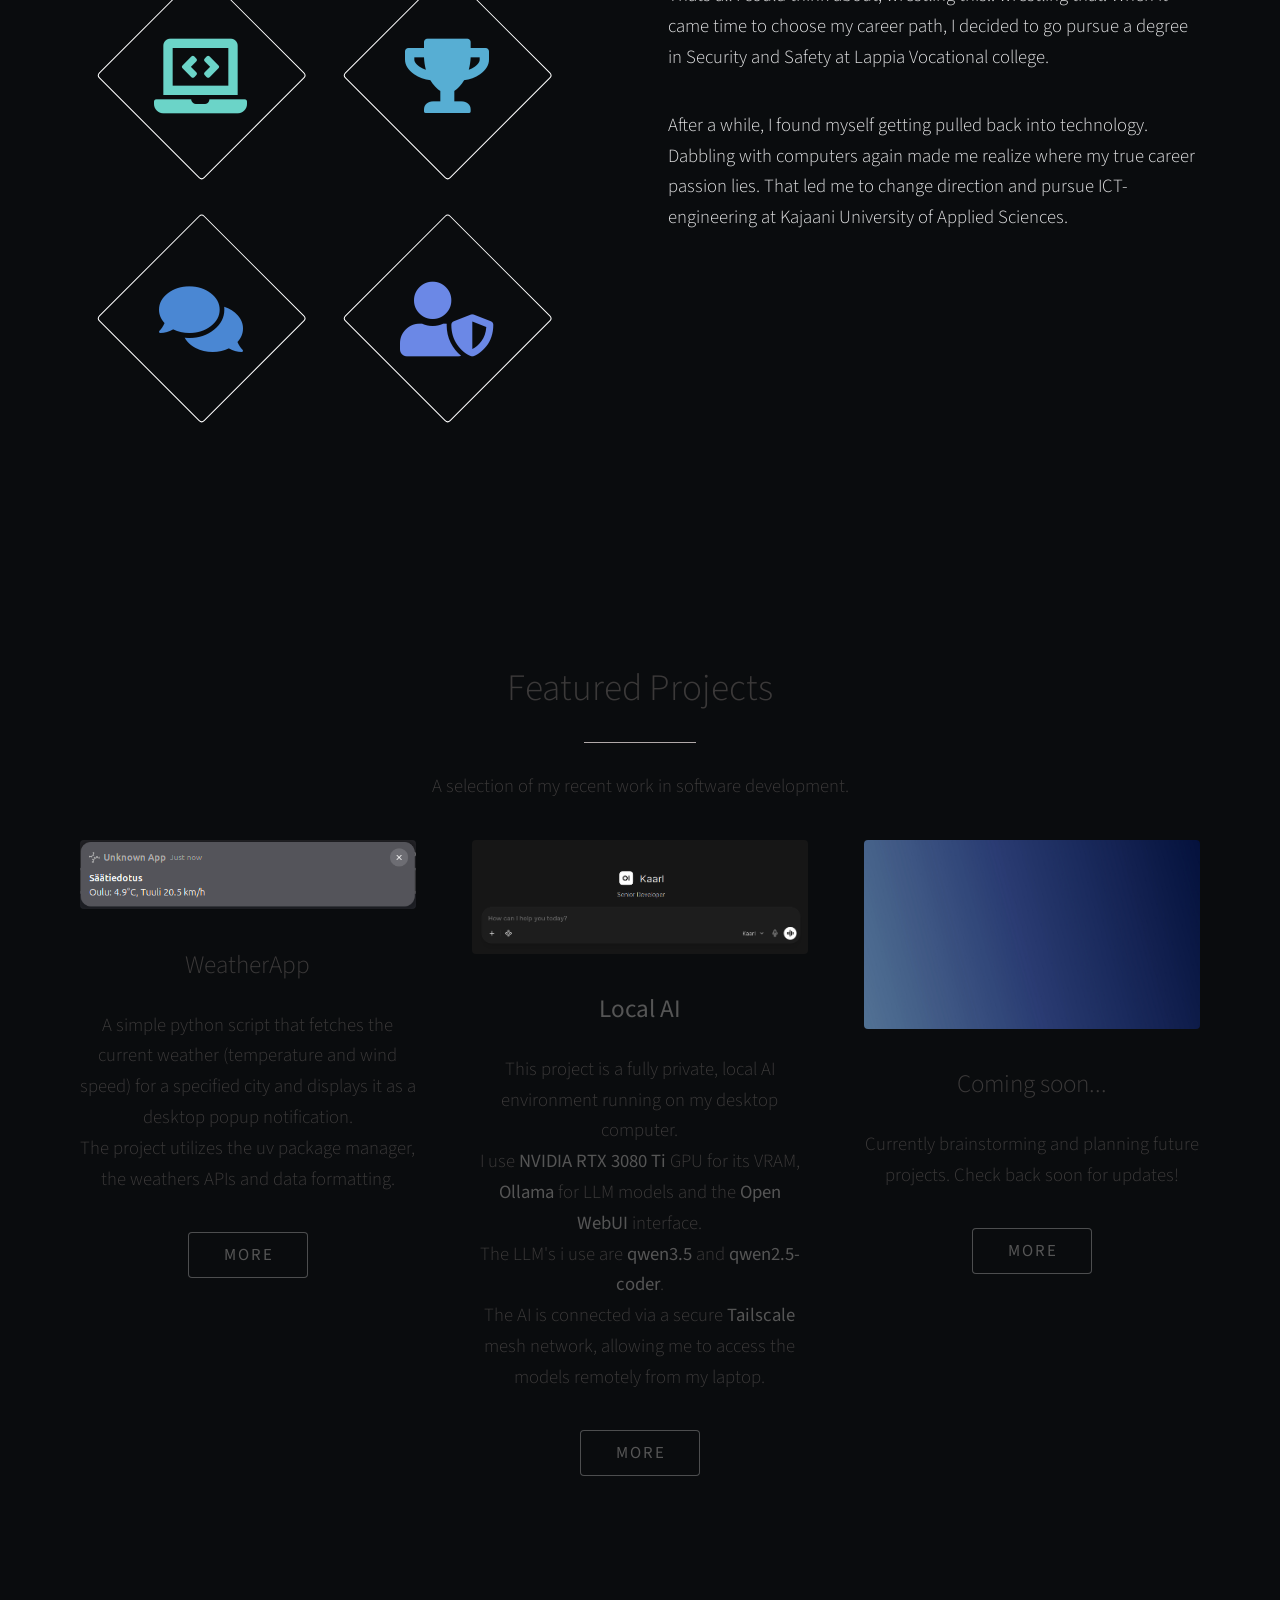
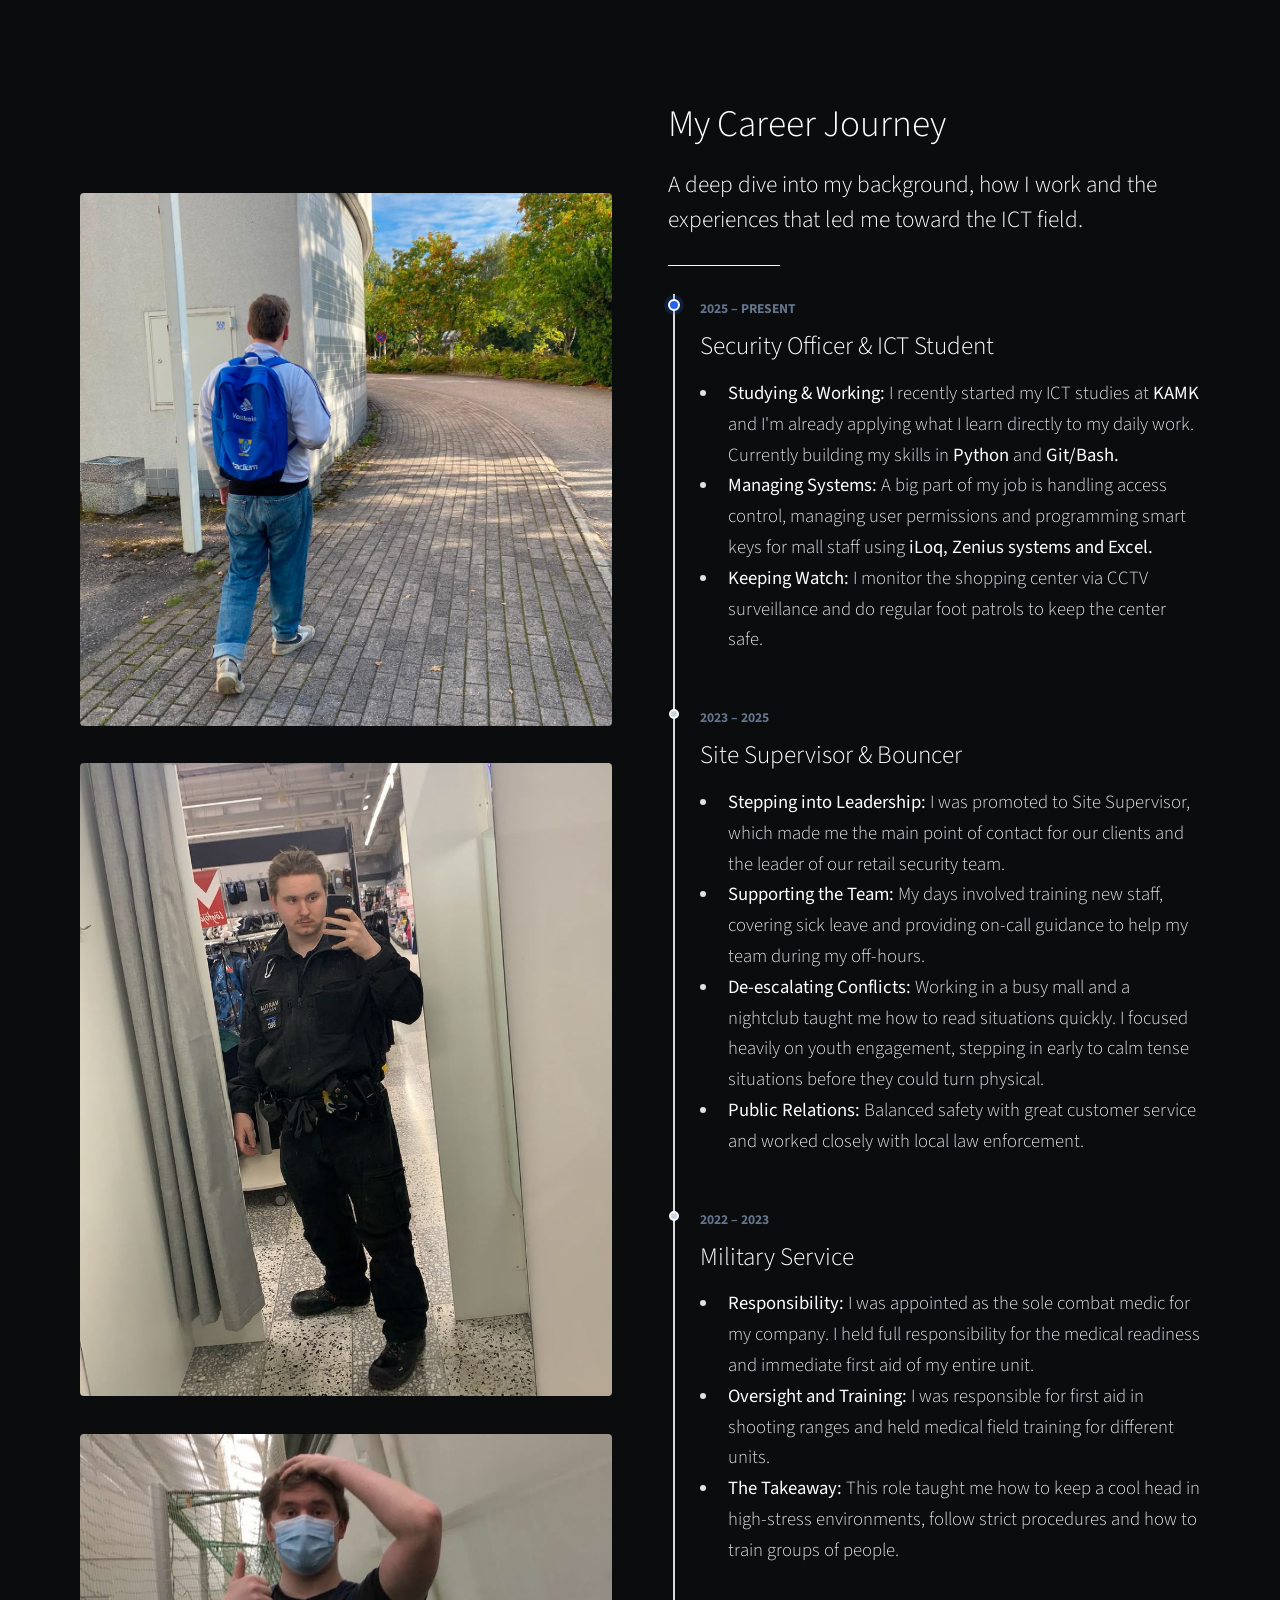
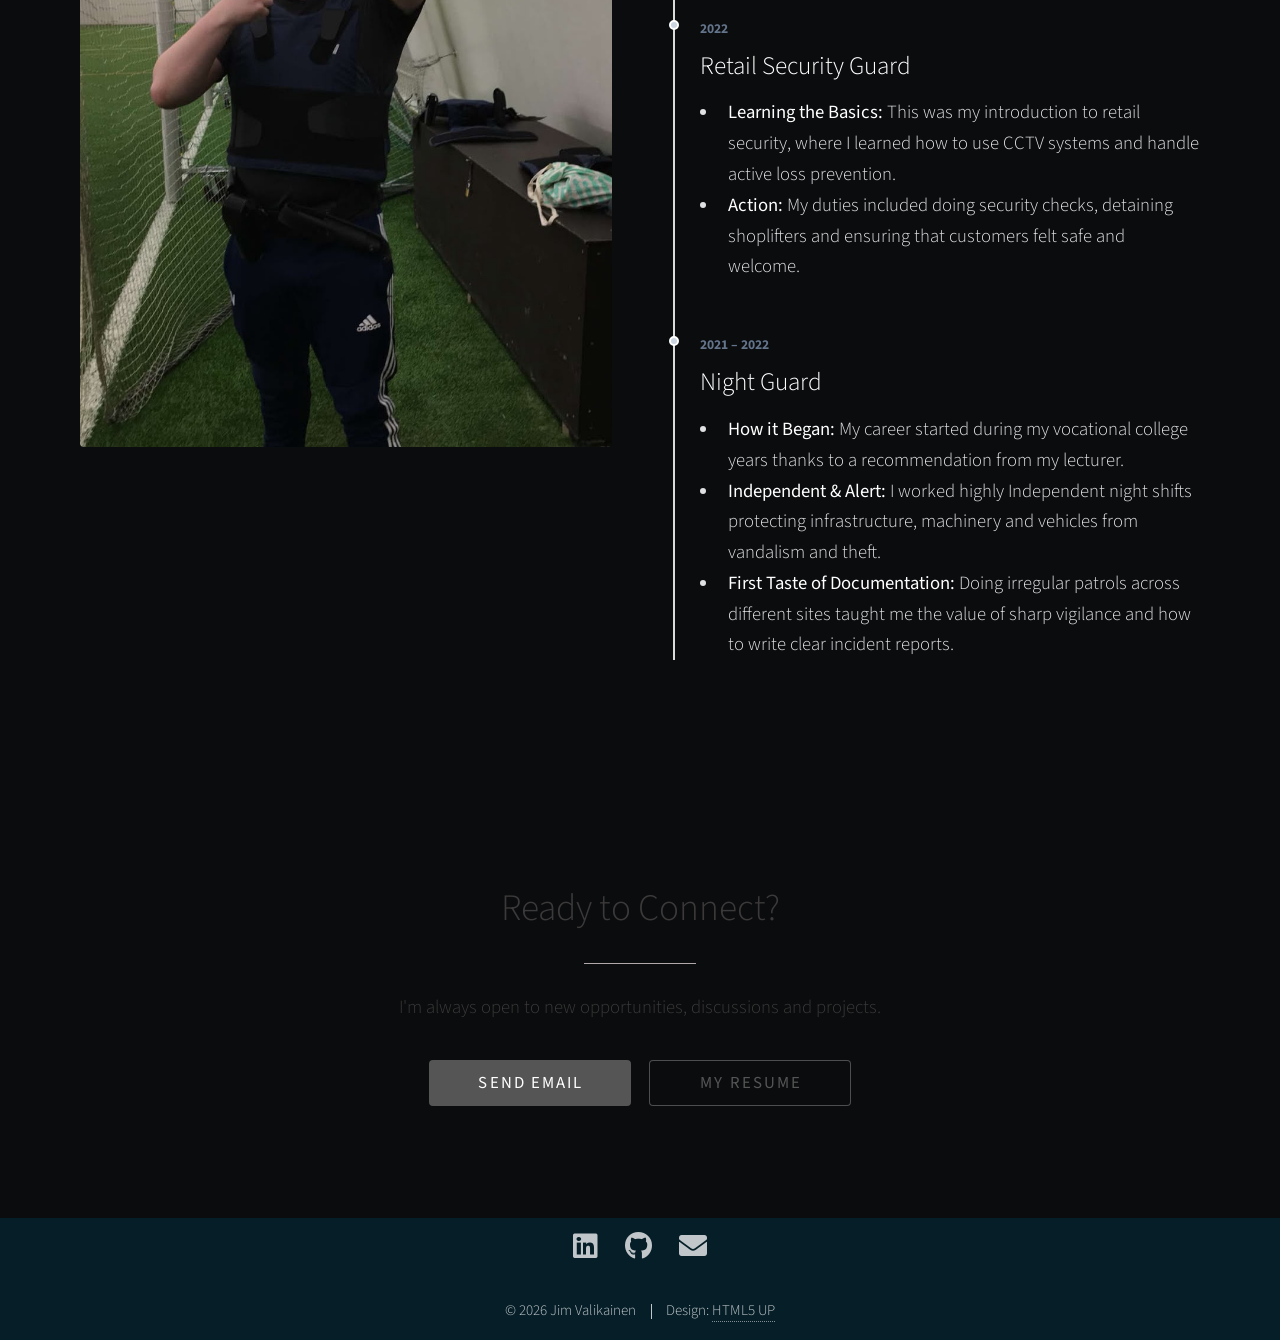
==== commit 85eea400: "ADD Local-AI to projects" ====
--- a/index.html
+++ b/index.html
@@ -109,11 +109,14 @@
 							</ul>
 						</div>
 						<div class="col-4 col-12-medium">
-							<span class="image fit"><img src="images/bg2.jpeg" alt="" /></span>
-							<h3>Coming soon...</h3>
-							<p>Currently brainstorming and planning future projects. Check back soon for updates!</p>
+							<span class="image fit"><img src="images/lokaali-ai.png" alt="" /></span>
+							<h3><strong>Local AI</strong></h3>
+							<p>This project is a fully private, local AI environment running on my desktop computer.<br />
+							I use <strong>NVIDIA RTX 3080 Ti</strong> GPU for its VRAM, <strong>Ollama</strong> for LLM models and the <strong>Open WebUI</strong> interface.<br />
+							The LLM's i use are <strong>qwen3.5</strong> and <strong>qwen2.5-coder</strong>.<br />
+							The AI is connected via a secure <strong>Tailscale</strong> mesh network, allowing me to access the models remotely from my laptop.</p>
 							<ul class="actions special">
-								<li><a href="#" class="button">More</a></li>
+								<li><a href="https://github.com/Jimppa26/Local-AI-Server" class="button">More</a></li>
 							</ul>
 						</div>
 						<div class="col-4 col-12-medium">
